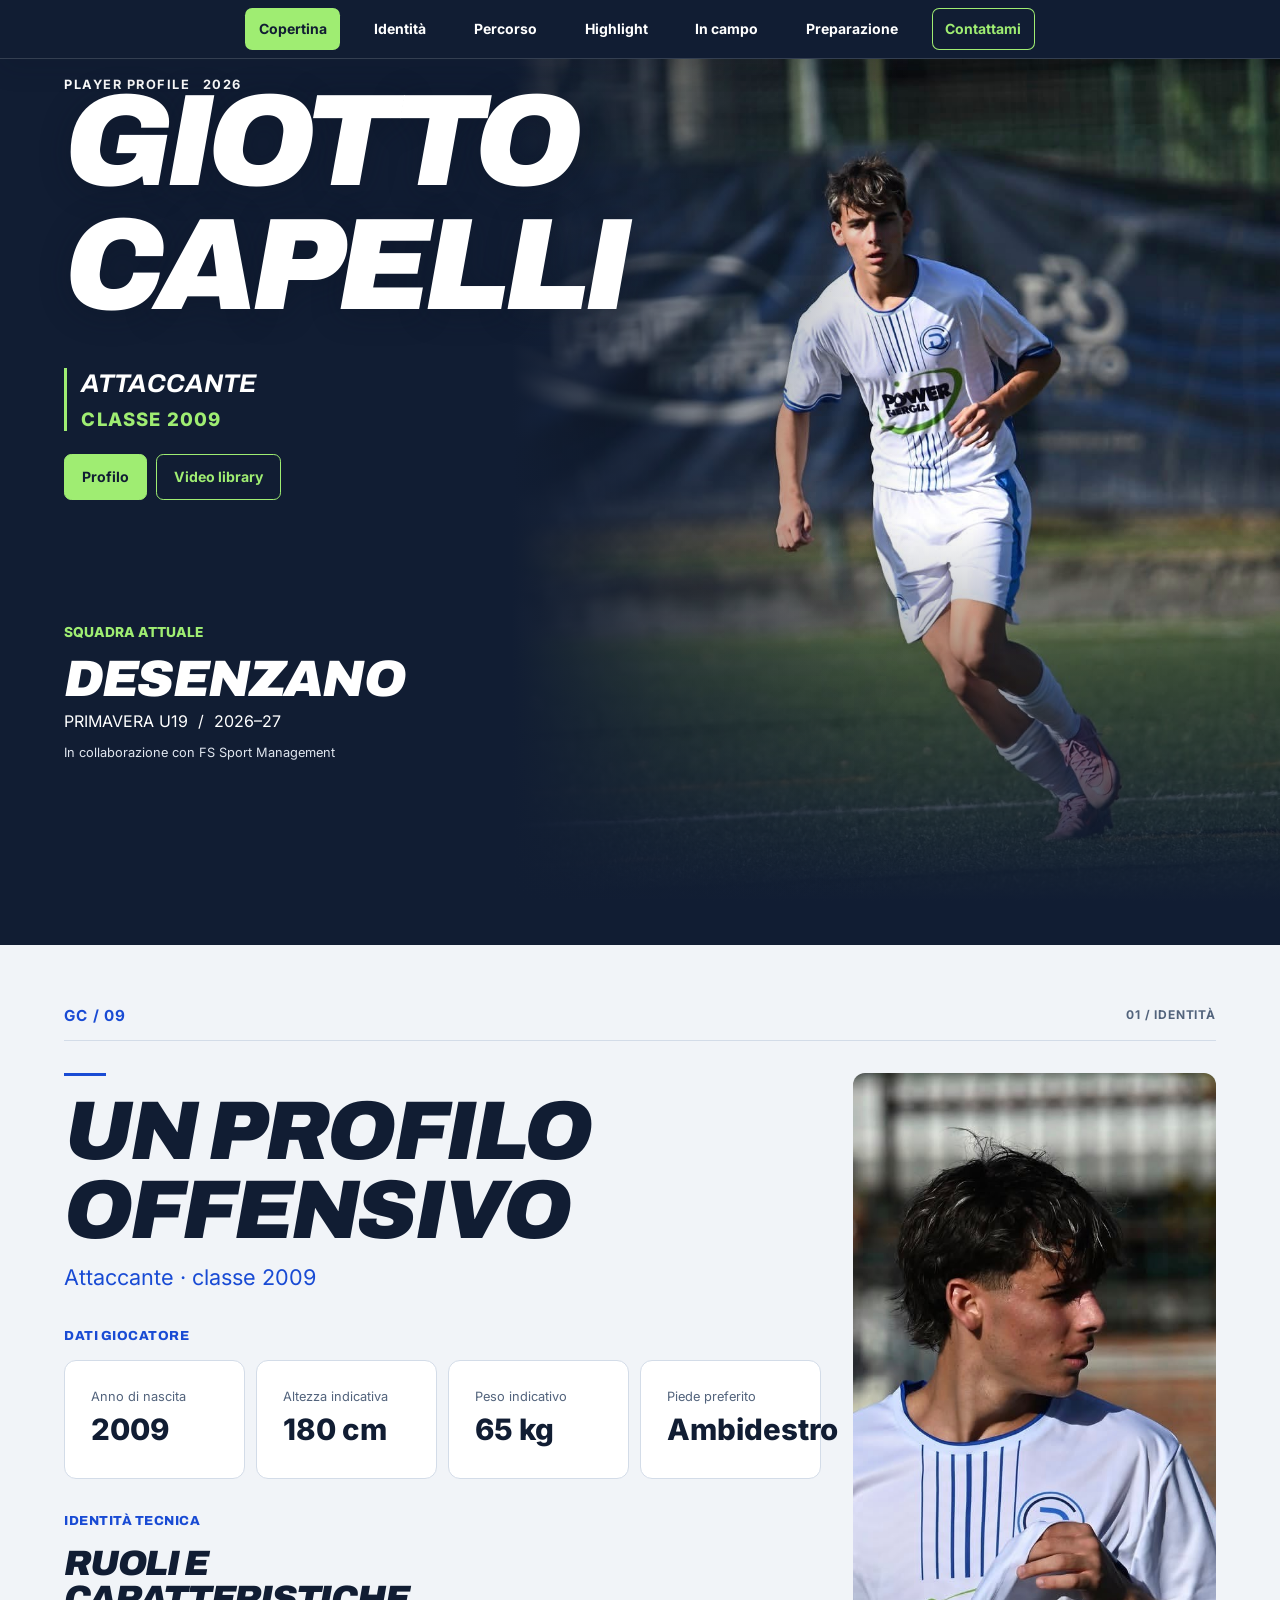
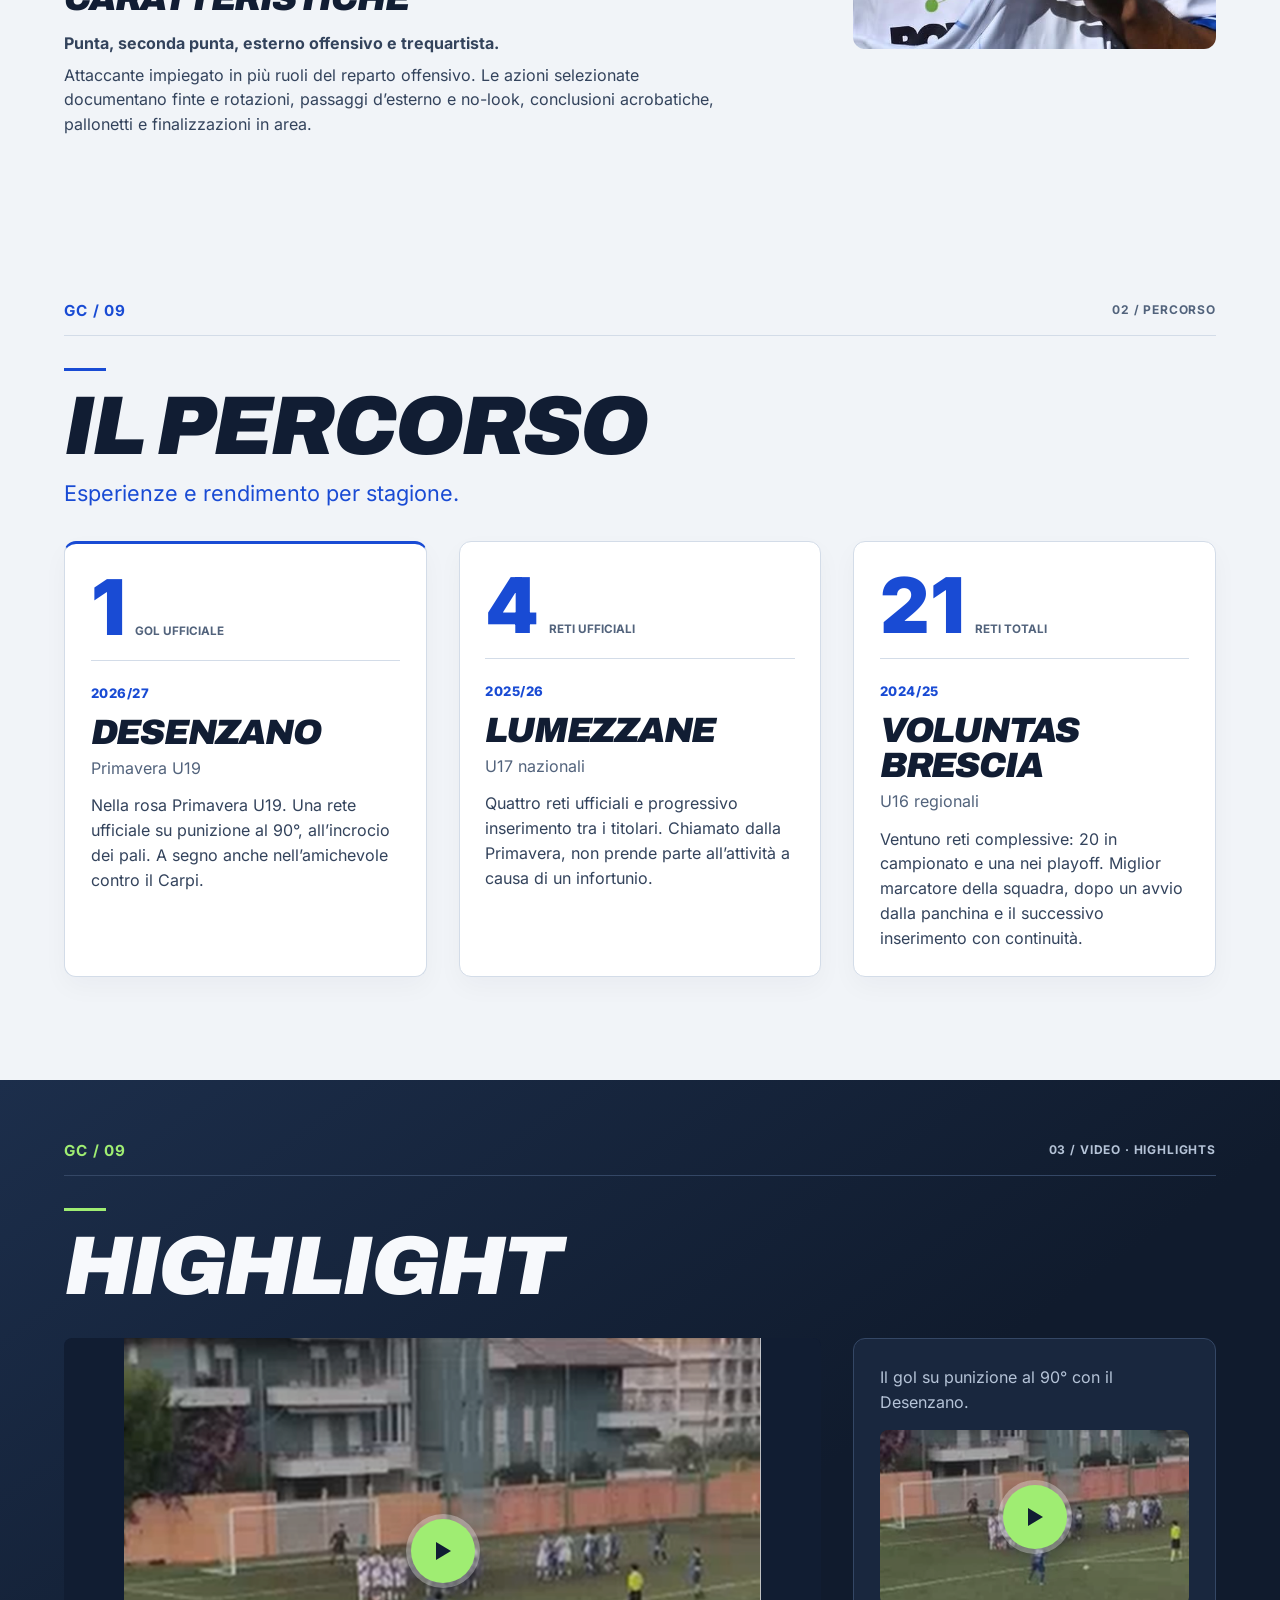
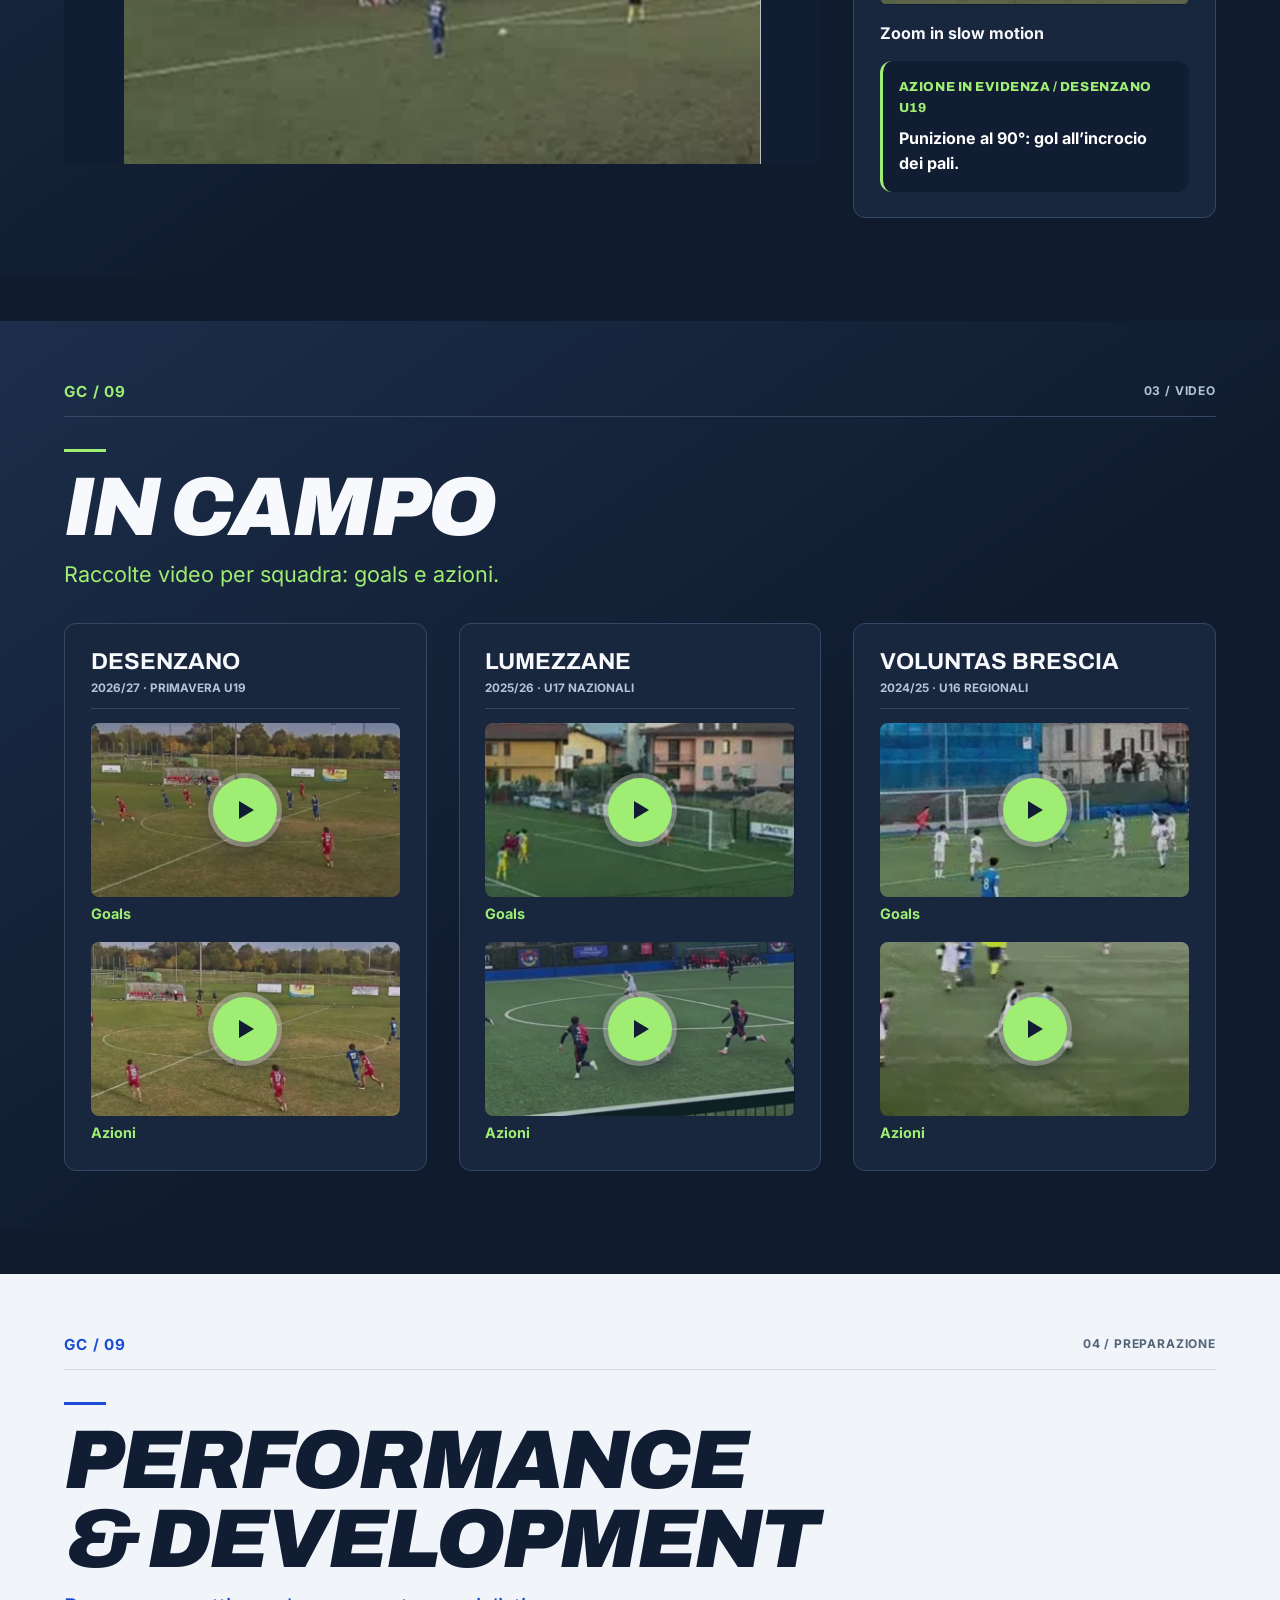
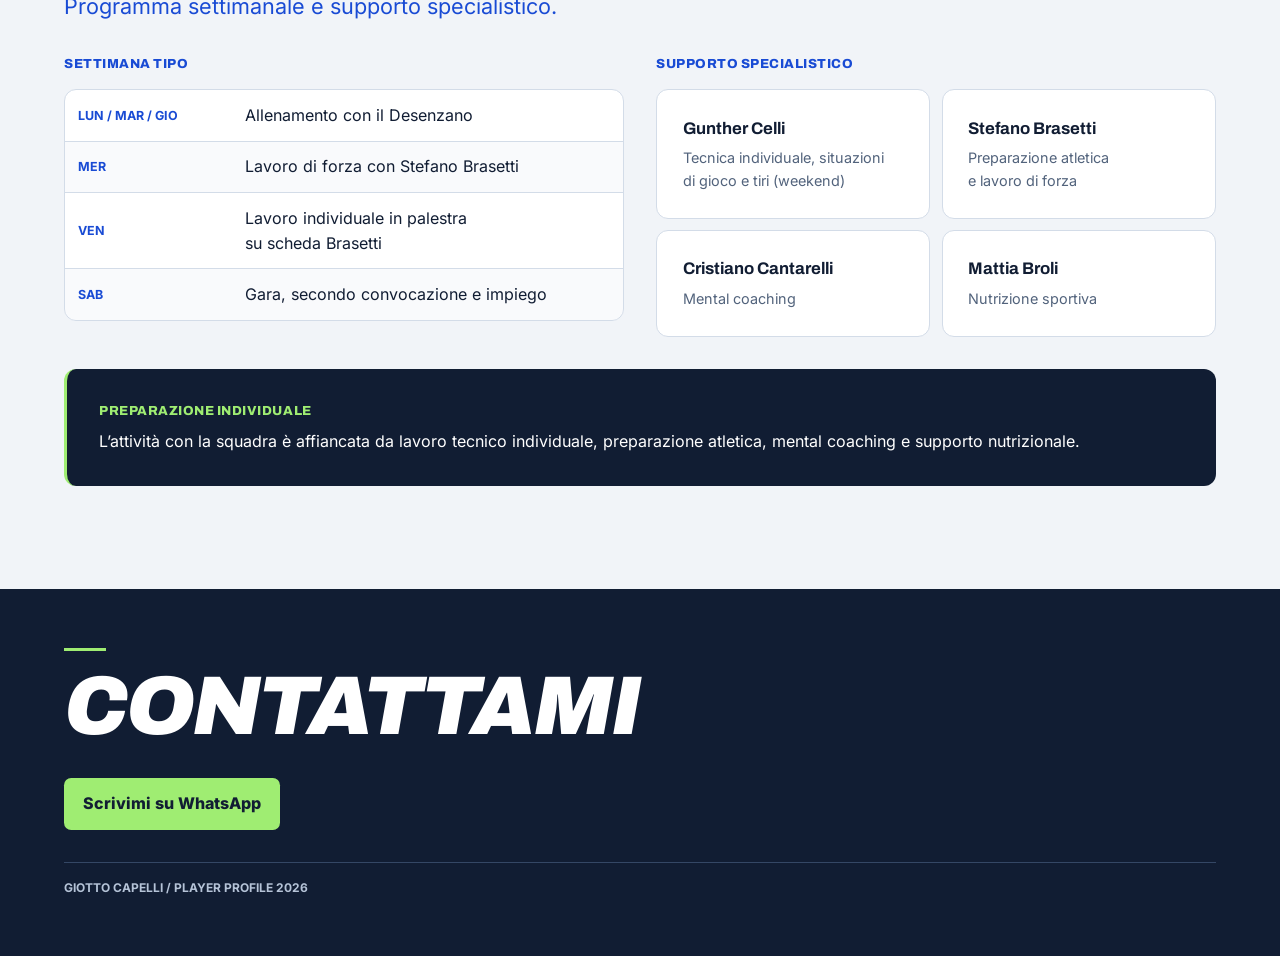
==== index.html @ c161fbee "Pubblica il book atletico di Giotto Capelli" ====
<!doctype html>
<html lang="it">
<head>
  <meta charset="utf-8">
  <meta name="viewport" content="width=device-width, initial-scale=1">
  <title>Giotto Capelli · Player Profile 2026</title>
  <link rel="icon" type="image/png" sizes="64x64" href="Assets/favicon-gc-inline.png">
  <link rel="stylesheet" href="style.css">
  <script src="video.js" defer></script>
</head>
<body>
  <nav aria-label="Sezioni del book">
    <a href="#copertina" aria-current="location">Copertina</a>
    <a href="#identita">Identità</a>
    <a href="#percorso">Percorso</a>
    <a href="#highlight">Highlight</a>
    <a href="#in-campo">In campo</a>
    <a href="#preparazione">Preparazione</a>
    <a class="menu-contact" href="#contattami">Contattami</a>
  </nav>
  <main>
    <section id="copertina" class="sheet front" aria-label="Copertina">

    <div class="front-photo"><img src="Assets/copertina-pulita.jpg" alt="Giotto Capelli in campo con la maglia del Desenzano"></div>
    <div class="front-head"><span>PLAYER PROFILE</span><span>2026</span></div>
    <div class="front-title"><h1>Giotto<br>Capelli</h1></div>
    <div class="front-role"><h2>Attaccante</h2><p>Classe 2009</p></div>
    <div class="front-links"><a href="#identita">Profilo</a><a href="#in-campo">Video library</a></div>
    <div class="front-team"><p class="front-label">Squadra attuale</p><h2>Desenzano</h2><p class="front-season">Primavera U19 &nbsp;/&nbsp; 2026–27</p><p class="credit">In collaborazione con FS Sport Management</p></div>
    </section>
    <section id="identita" class="sheet identita" aria-label="Identità">
    <header class="masthead"><b>GC / 09</b><span>01 / IDENTITÀ</span></header>
    <div class="page-title"><h2>Un profilo<br>offensivo</h2></div>
    <div class="page-subtitle"><p class="sub">Attaccante · classe 2009</p></div>
    <div class="portrait-wrap"><img class="portrait" src="Assets/ritratto.png" alt="Giotto Capelli con la maglia del Desenzano"></div>
    <div class="player-data"><h2 class="label">Dati giocatore</h2><dl class="stats"><div><dt>Anno di nascita</dt><dd>2009</dd></div><div><dt>Altezza indicativa</dt><dd>180 cm</dd></div><div><dt>Peso indicativo</dt><dd>65 kg</dd></div><div><dt>Piede preferito</dt><dd>Ambidestro</dd></div></dl></div>
    <div class="technical"><h2 class="label">Identità tecnica</h2><h3 class="italic">Ruoli e<br>caratteristiche</h3><p class="roles"><strong>Punta, seconda punta, esterno offensivo e trequartista.</strong></p><p>Attaccante impiegato in più ruoli del reparto offensivo. Le azioni selezionate documentano finte e rotazioni, passaggi d’esterno e no-look, conclusioni acrobatiche, pallonetti e finalizzazioni in area.</p></div>
    </section>
    <section id="percorso" class="sheet" aria-label="Percorso">
    <header class="masthead"><b>GC / 09</b><span>02 / PERCORSO</span></header>
    <div class="page-title"><h2>Il percorso</h2></div>
    <div class="page-subtitle"><p class="sub">Esperienze e rendimento per stagione.</p></div>
    <div class="season current"><div class="score"><strong>1</strong><span>Gol ufficiale</span></div><b class="year">2026/27</b><h2 class="italic">Desenzano</h2><p class="muted">Primavera U19</p><p class="description">Nella rosa Primavera U19. Una rete ufficiale su punizione al 90°, all’incrocio dei pali. A segno anche nell’amichevole contro il Carpi.</p></div>
    <div class="season"><div class="score"><strong>4</strong><span>Reti ufficiali</span></div><b class="year">2025/26</b><h2 class="italic">Lumezzane</h2><p class="muted">U17 nazionali</p><p class="description">Quattro reti ufficiali e progressivo inserimento tra i titolari. Chiamato dalla Primavera, non prende parte all’attività a causa di un infortunio.</p></div>
    <div class="season"><div class="score"><strong>21</strong><span>Reti totali</span></div><b class="year">2024/25</b><h2 class="italic">Voluntas Brescia</h2><p class="muted">U16 regionali</p><p class="description">Ventuno reti complessive: 20 in campionato e una nei playoff. Miglior marcatore della squadra, dopo un avvio dalla panchina e il successivo inserimento con continuità.</p></div>
    </section>
    <section id="highlight" class="sheet" aria-label="Highlight">
    <header class="masthead"><b>GC / 09</b><span>03 / VIDEO · HIGHLIGHTS</span></header>
    <div class="page-title"><h2>Highlight</h2></div>
    <div class="highlight"><div class="clip"><video controls playsinline preload="none" aria-label="Highlight · punizione al 90°" src="video/highlight.webm" poster="Assets/punizione.png"></video></div></div>
    <aside class="highlight-details">
      <div class="highlight-note"><p class="muted">Il gol su punizione al 90° con il Desenzano.</p></div>
    <div class="slow"><div class="clip"><video controls playsinline preload="none" aria-label="Zoom in slow motion" src="video/highlight-slow-motion.webm" poster="Assets/rallentatore-zoom.jpg"></video></div></div>
    <div class="slow-caption"><strong>Zoom in slow motion</strong></div>
    <div class="callout"><h2>Azione in evidenza / Desenzano U19</h2><p><strong>Punizione al 90°: gol all’incrocio dei pali.</strong></p></div>
    </aside>
    </section>
    <section id="in-campo" class="sheet" aria-label="In campo">
    <header class="masthead"><b>GC / 09</b><span>03 / VIDEO</span></header>
    <div class="page-title"><h2>In campo</h2></div>
    <div class="page-subtitle"><p class="sub">Raccolte video per squadra: goals e azioni.</p></div>
    <div class="team-card"><h2 class="team">Desenzano<span>2026/27 · Primavera U19</span></h2><div class="clips"><figure><div class="clip"><video controls playsinline preload="none" aria-label="Desenzano · Goals" src="video/desenzano-goals.webm" poster="Assets/desenzano-goals.jpg"></video></div><figcaption>Goals</figcaption></figure><figure><div class="clip"><video controls playsinline preload="none" aria-label="Desenzano · Azioni" src="video/desenzano-azioni.webm" poster="Assets/desenzano-azioni.jpg"></video></div><figcaption>Azioni</figcaption></figure></div></div>
    <div class="team-card"><h2 class="team">Lumezzane<span>2025/26 · U17 nazionali</span></h2><div class="clips"><figure><div class="clip"><video controls playsinline preload="none" aria-label="Lumezzane · Goals" src="video/lumezzane-goals.webm" poster="Assets/lumezzane-goals.jpg"></video></div><figcaption>Goals</figcaption></figure><figure><div class="clip"><video controls playsinline preload="none" aria-label="Lumezzane · Azioni" src="video/lumezzane-azioni.webm" poster="Assets/lumezzane-azioni.jpg"></video></div><figcaption>Azioni</figcaption></figure></div></div>
    <div class="team-card"><h2 class="team">Voluntas Brescia<span>2024/25 · U16 regionali</span></h2><div class="clips"><figure><div class="clip"><video controls playsinline preload="none" aria-label="Voluntas Brescia · Goals" src="video/voluntas-brescia-goals.webm" poster="Assets/voluntas-brescia-goals.jpg"></video></div><figcaption>Goals</figcaption></figure><figure><div class="clip"><video controls playsinline preload="none" aria-label="Voluntas Brescia · Azioni" src="video/voluntas-brescia-azioni.webm" poster="Assets/voluntas-brescia-azioni.jpg"></video></div><figcaption>Azioni</figcaption></figure></div></div>
    </section>
    <section id="preparazione" class="sheet" aria-label="Preparazione">
    <header class="masthead"><b>GC / 09</b><span>04 / PREPARAZIONE</span></header>
    <div class="page-title"><h2>Performance<br>&amp; Development</h2></div>
    <div class="page-subtitle"><p class="sub">Programma settimanale e supporto specialistico.</p></div>
    <div class="schedule"><h2 class="label">Settimana tipo</h2><table><tbody><tr><th scope="row">Lun / Mar / Gio</th><td>Allenamento con il Desenzano</td></tr><tr><th scope="row">Mer</th><td>Lavoro di forza con Stefano Brasetti</td></tr><tr><th scope="row">Ven</th><td>Lavoro individuale in palestra<br>su scheda Brasetti</td></tr><tr><th scope="row">Sab</th><td>Gara, secondo convocazione e impiego</td></tr></tbody></table></div>
    <div class="support"><h2 class="label">Supporto specialistico</h2><div class="specialists"><div><h3>Gunther Celli</h3><p>Tecnica individuale, situazioni<br>di gioco e tiri (weekend)</p></div><div><h3>Stefano Brasetti</h3><p>Preparazione atletica<br>e lavoro di forza</p></div><div><h3>Cristiano Cantarelli</h3><p>Mental coaching</p></div><div><h3>Mattia Broli</h3><p>Nutrizione sportiva</p></div></div></div>
    <div class="callout preparation"><h2>Preparazione individuale</h2><p>L’attività con la squadra è affiancata da lavoro tecnico individuale, preparazione atletica, mental coaching e supporto nutrizionale.</p></div>

    </section>
    <section id="contattami" class="sheet contact" aria-labelledby="contact-title">
      <div class="page-title"><h2 id="contact-title">Contattami</h2></div>
      <a class="contact-link" href="https://wa.me/393920958981">Scrivimi su WhatsApp</a>
      <footer class="folio"><span>GIOTTO CAPELLI / PLAYER PROFILE 2026</span></footer>
    </section>
  </main>
</body>
</html>
---- style.css ----
﻿@font-face {
  font-family: Inter;
  src: url("Assets/inter.woff2") format("woff2");
  font-weight: 400 900;
  font-display: swap;
}
@font-face {
  font-family: Archivo;
  src: url("Assets/archivo.woff2") format("woff2");
  font-weight: 400 900;
  font-display: swap;
}
@font-face {
  font-family: Archivo;
  src: url("Assets/archivo-italic.woff2") format("woff2");
  font-style: italic;
  font-weight: 400 900;
  font-display: swap;
}
:root {
  --navy: #111d33;
  --paper: #f1f4f8;
  --accent-ink: #194bd4;
  --accent-edge: #194bd4;
  --muted: #52637c;
  --lime: #9FED72;
  --line: #d3dce8;
  --radius: .75rem;
  --menu-offset: 4.5rem;
  --surface: #fff;
  --gutter: max(clamp(1.25rem, 5vw, 5rem), calc((100vw - 94rem) / 2));
  --gap: clamp(1.25rem, 2.5vw, 2.25rem);
  --section-space: clamp(1.75rem, 4.6vw, 4.5rem);
  --section-gap: clamp(1.5rem, 3.5vw, 3.5rem);
  --card-space: clamp(1rem, 2vw, 1.65rem);
  color: var(--navy);
  font: 1rem/1.55 Inter, Arial, sans-serif;
}
* { box-sizing: border-box; }
html { scroll-padding-top: var(--menu-offset); }
body { margin: 0; min-height: 100svh; display: flex; flex-direction: column; background: var(--paper); }
h1, h2, h3, p, dl, dd, figure { margin: 0; }
h1, h2, h3 { font-family: Archivo, Arial, sans-serif; }
img, video { display: block; width: 100%; }
a:focus-visible, button:focus-visible { outline: 3px solid var(--accent-ink); outline-offset: 3px; }
nav {
  position: sticky;
  top: 0;
  z-index: 5;
  display: flex;
  justify-content: center;
  gap: clamp(.125rem, 1.6vw, 1.5rem);
  padding: .5rem var(--gutter);
  background: var(--navy);
  border-bottom: 1px solid #ffffff26;
  box-shadow: 0 8px 28px #0b142524;
}
nav a { color: white; padding: .65rem .85rem; border-radius: .45rem; font-size: .875rem; font-weight: 700; text-decoration: none; white-space: nowrap; }
nav a:hover { background: #ffffff14; color: var(--lime); }
nav [aria-current] { background: var(--lime); color: var(--navy); }
nav [aria-current]:hover { background: var(--lime); color: var(--navy); }
.sheet {
  flex: 1;
  display: grid;
  grid-template-columns: repeat(12, minmax(0, 1fr));
  align-content: start;
  gap: var(--gap);
  padding: var(--section-space) var(--gutter);
}
.sheet:not(:last-child) { border-block-end: var(--section-gap) solid var(--paper); }
.sheet { background: var(--paper); }
.sheet > * { grid-column: 1 / -1; min-width: 0; }
.masthead, .folio, .front-head { display: flex; align-items: center; justify-content: space-between; gap: 1rem; font-weight: 700; }
.masthead, .folio { color: var(--muted); font-size: .75rem; }
.masthead { padding: 0 0 .8rem; border-bottom: 1px solid var(--line); letter-spacing: .07em; }
.folio { align-self: end; padding-top: 1rem; border-top: 1px solid var(--line); }
.masthead b, .folio b, .sub, .label, .year, figcaption { color: var(--accent-ink); }
.masthead b, .folio b { font-size: .95rem; }
h1, .page-title h2, .italic, .front-team h2 { font-weight: 900; font-style: italic; text-transform: uppercase; line-height: .95; letter-spacing: -.035em; }
h1, .page-title h2 { font-size: clamp(2.7rem, 6.5vw, 6.5rem); text-wrap: balance; }
.italic { font-size: clamp(1.7rem, 2.75vw, 3.25rem); line-height: 1; }
.page-subtitle { margin-top: calc(.75rem - var(--gap)); }
.sub { font-size: clamp(1.05rem, 1.7vw, 1.35rem); line-height: 1.45; }
.label, .year, .callout h2 { font-weight: 800; text-transform: uppercase; font-size: .82rem; letter-spacing: .04em; }
.label { margin-bottom: .9rem; }
.muted, dt, .specialists p, .team span, .score span { color: var(--muted); }
.identita .page-title, .identita .page-subtitle, .identita .player-data, .identita .technical { grid-column: 1 / 9; }
.portrait-wrap { grid-column: 9 / -1; grid-row: 2 / 6; align-self: stretch; }
.portrait { height: 100%; max-height: 36rem; border-radius: var(--radius); object-fit: cover; object-position: center 32%; }
.stats, .specialists, .clips { display: grid; gap: .7rem; }
.stats { grid-template-columns: repeat(4, minmax(0, 1fr)); }
.stats > div, .specialists > div, .season, .team-card { background: var(--surface); border: 1px solid var(--line); border-radius: var(--radius); padding: var(--card-space); }
dt { font-size: .8rem; }
dd { font-size: clamp(1.25rem, 2.3vw, 2.15rem); font-weight: 800; }
.roles { margin: .9rem 0 .45rem; }
.technical p { max-width: 67ch; }
.season, .team-card { grid-column: span 4; }
.season.current { border-top: 3px solid var(--accent-edge); }
.season .italic { margin: .65rem 0 .35rem; }
.score { display: flex; align-items: baseline; gap: .6rem; margin-bottom: 1.15rem; padding-bottom: .85rem; border-bottom: 1px solid var(--line); }
.score strong { color: var(--accent-ink); font-size: clamp(3.25rem, 6vw, 6rem); line-height: 1; font-weight: 900; }
.score span, .team span { font-size: .73rem; font-weight: 700; text-transform: uppercase; }
.description { margin-top: .8rem; }
.team { font-size: clamp(1.15rem, 1.8vw, 1.65rem); text-transform: uppercase; line-height: 1.1; margin-bottom: 1rem; }
.team span { display: block; margin-top: .45rem; }
.clips { gap: 1rem; }
.clip { position: relative; aspect-ratio: 16 / 9; overflow: hidden; border-radius: .5rem; background: var(--navy); }
.clip video { height: 100%; object-fit: contain; }
.clip button {
  --play-size: clamp(2.8rem, 5vw, 4.75rem);
  position: absolute;
  inset: 0;
  width: 100%;
  display: grid;
  place-items: center;
  border: 0;
  background: #111d3330;
  cursor: pointer;
}
.clip button:focus-visible { outline: 3px solid var(--lime); outline-offset: -5px; }
.clip button::before, .clip button::after { content: ""; grid-area: 1 / 1; }
.clip button::before {
  width: var(--play-size);
  aspect-ratio: 1;
  border-radius: 50%;
  background: var(--lime);
  box-shadow: 0 0 0 5px #ffffff50, 0 8px 24px #111d3370;
}
.clip button::after {
  margin-left: .16rem;
  border-block: calc(var(--play-size) * .15) solid transparent;
  border-left: calc(var(--play-size) * .24) solid var(--navy);
}
.clip button:hover, .clip button:focus-visible { background: #111d3350; }
.clip button:hover::before, .clip button:focus-visible::before { background: white; }
figcaption { margin-top: .4rem; font-size: .9rem; font-weight: 700; }
.highlight { grid-column: 1 / 9; align-self: start; }
.highlight-details { grid-column: 9 / -1; display: grid; align-content: start; gap: 1rem; }
.callout { background: var(--navy); color: white; border-radius: var(--radius); border-left: 3px solid var(--lime); padding: clamp(1rem, 2.5vw, 2rem); }
.callout h2 { color: var(--lime); margin-bottom: .5rem; }
.schedule, .support { grid-column: span 6; }
table { width: 100%; border-spacing: 0; border: 1px solid var(--line); border-radius: var(--radius); overflow: hidden; background: var(--surface); }
th, td { text-align: left; padding: .8rem; border-bottom: 1px solid var(--line); }
th { width: 30%; color: var(--accent-ink); font-size: .78rem; text-transform: uppercase; }
.specialists { grid-template-columns: 1fr 1fr; }
.specialists h3 { font-size: 1.05rem; }
.specialists p { font-size: .9rem; margin-top: .35rem; }
.front {
  --paper: var(--navy);
  position: relative;
  isolation: isolate;
  overflow: hidden;
  min-height: calc(100svh - 3.7rem + var(--section-gap));
  grid-template-rows: auto auto auto auto minmax(min-content, 1fr);
  row-gap: clamp(1rem, 2.5vh, 1.8rem);
  padding-block: 0 clamp(1.5rem, 3vw, 2.5rem);
  align-items: start;
  background: var(--navy);
  color: white;
}
.front-photo { grid-column: auto; position: absolute; z-index: -1; inset: 0 0 0 40%; }
.front-photo img { height: 100%; object-fit: cover; object-position: 42% 42%; }
.front-photo::after {
  content: "";
  position: absolute;
  inset: 0;
  background: linear-gradient(90deg, var(--navy), #111d3380 20%, transparent 52%),
              linear-gradient(0deg, var(--navy), transparent 45%);
}
.front-head { justify-content: flex-start; gap: .75rem; padding-top: 1rem; letter-spacing: .12em; font-size: .8rem; }
.front-title { margin-top: clamp(-40px, -3vw, -12px); margin-bottom: clamp(.5rem, 2svh, 1.25rem); }
.front-role { border-left: 3px solid var(--lime); padding-left: .9rem; line-height: 1.25; }
.front-role h2 { text-transform: uppercase; font-style: italic; font-size: clamp(1.15rem, 2vw, 2rem); }
.front-role p, .front-label { color: var(--lime); text-transform: uppercase; font-weight: 800; font-size: .86rem; }
.front-role p { margin-top: .5rem; font-size: clamp(1rem, 1.45vw, 1.3rem); letter-spacing: .065em; }
.front-links { display: flex; flex-wrap: wrap; gap: .6rem; }
.front-links a { padding: .7rem 1.05rem; border: 1px solid var(--lime); border-radius: .45rem; color: var(--lime); font-size: .88rem; font-weight: 700; text-decoration: none; }
.front-links a:first-child, .front-links a:hover { background: var(--lime); color: var(--navy); }
.front-team { align-self: center; }
.front-team h2 { font-size: clamp(1.9rem, 4vw, 4rem); margin: .75rem 0 .3rem; }
.front-season { text-transform: uppercase; }
.credit { margin-top: .6rem; font-size: .8rem; color: #e0e6ef; }
.front .folio { color: white; border-color: #ffffff50; }
.front .folio b { color: var(--lime); }

.page-title h2::before {
  content: "";
  display: block;
  width: 2.6rem;
  height: 3px;
  margin-bottom: 1rem;
  background: var(--accent-edge);
}
.season {
  box-shadow: 0 10px 26px #111d3309;
}
.description, .technical p { color: #33435c; }
tr:last-child > * { border-bottom: 0; }
tr:nth-child(even) { background: #eaf0f650; }

.sheet:has(.team-card, .highlight-details) {
  --paper: #101b2d;
  --surface: #19273e;
  --line: #344765;
  --muted: #b5c3d7;
  --accent-ink: var(--lime);
  --accent-edge: var(--lime);
  background: linear-gradient(145deg, #1c2e4b, var(--paper) 57%);
  color: #f7f9fc;
}
.team-card { display: flex; flex-direction: column; }
.team { padding-bottom: .85rem; margin-bottom: .85rem; border-bottom: 1px solid var(--line); }
.team span, figcaption { font-family: Inter, Arial, sans-serif; }
.clips { margin-top: auto; }
.highlight-details {
  padding: var(--card-space);
  border: 1px solid var(--line);
  border-radius: var(--radius);
  background: var(--surface);
}
.highlight-details .callout { padding: 1rem; }
.front-title h1 {
  letter-spacing: -.055em;
  font-size: clamp(3.45rem, 10.2vw, 11rem);
  text-shadow: 0 4px 30px #0b14255c;
}

nav .menu-contact { box-shadow: inset 0 0 0 1px var(--lime); color: var(--lime); }
nav .menu-contact[aria-current] { color: var(--navy); }
.contact {
  --paper: var(--navy);
  --accent-edge: var(--lime);
  --accent-ink: var(--lime);
  background: var(--paper);
  color: white;
}
.contact-link {
  justify-self: start;
  padding: .85rem 1.2rem;
  border-radius: .45rem;
  color: var(--navy);
  background: var(--lime);
  font-weight: 800;
  text-decoration: none;
}
.contact-link:hover { background: white; }
.contact .folio { color: #b5c3d7; border-color: #344765; }

@media (max-width: 850px) {
  .season, .team-card { grid-column: 1 / -1; }
  .clips { grid-template-columns: repeat(2, minmax(0, 1fr)); }
  .identita .page-title, .identita .page-subtitle { grid-column: 1 / 8; }
  .portrait-wrap { grid-column: 8 / -1; grid-row: 2 / 4; }
  .identita .player-data, .identita .technical,
  .schedule, .support, .highlight, .highlight-details { grid-column: 1 / -1; }
}
@media (max-width: 800px) {
  :root { --menu-offset: 6rem; }
  nav { display: grid; grid-template-columns: repeat(4, minmax(0, 1fr)); padding: .25rem .45rem; gap: .15rem; text-align: center; }
  nav a { padding: .55rem .1rem; font-size: clamp(.7rem, 2.45vw, .875rem); }
  nav .menu-contact { grid-column: span 2; }
}
@media (max-width: 540px) {
  h1, .page-title h2 { font-size: clamp(1.85rem, 8vw, 2.7rem); }
  .sheet { --gap: 1.25rem; column-gap: .5rem; }
  .identita .page-title, .identita .page-subtitle, .portrait-wrap { grid-column: 1 / -1; }
  .portrait-wrap { grid-row: auto; }
  .portrait { max-height: 19rem; object-position: center 34%; }
  .stats { grid-template-columns: repeat(2, minmax(0, 1fr)); }
  .clips { grid-template-columns: minmax(0, 1fr); }
  .masthead, .folio { font-size: .65rem; }
  .front { min-height: calc(100svh - 5.1rem + var(--section-gap)); }
  .front-title { margin-top: -.5rem; }
  .front-photo { left: 0; }
  .front-photo img { object-position: 38% center; }
  .front-photo::after { background: linear-gradient(90deg, #111d33d9, #111d331a), linear-gradient(0deg, var(--navy) 4%, transparent 52%); }
}
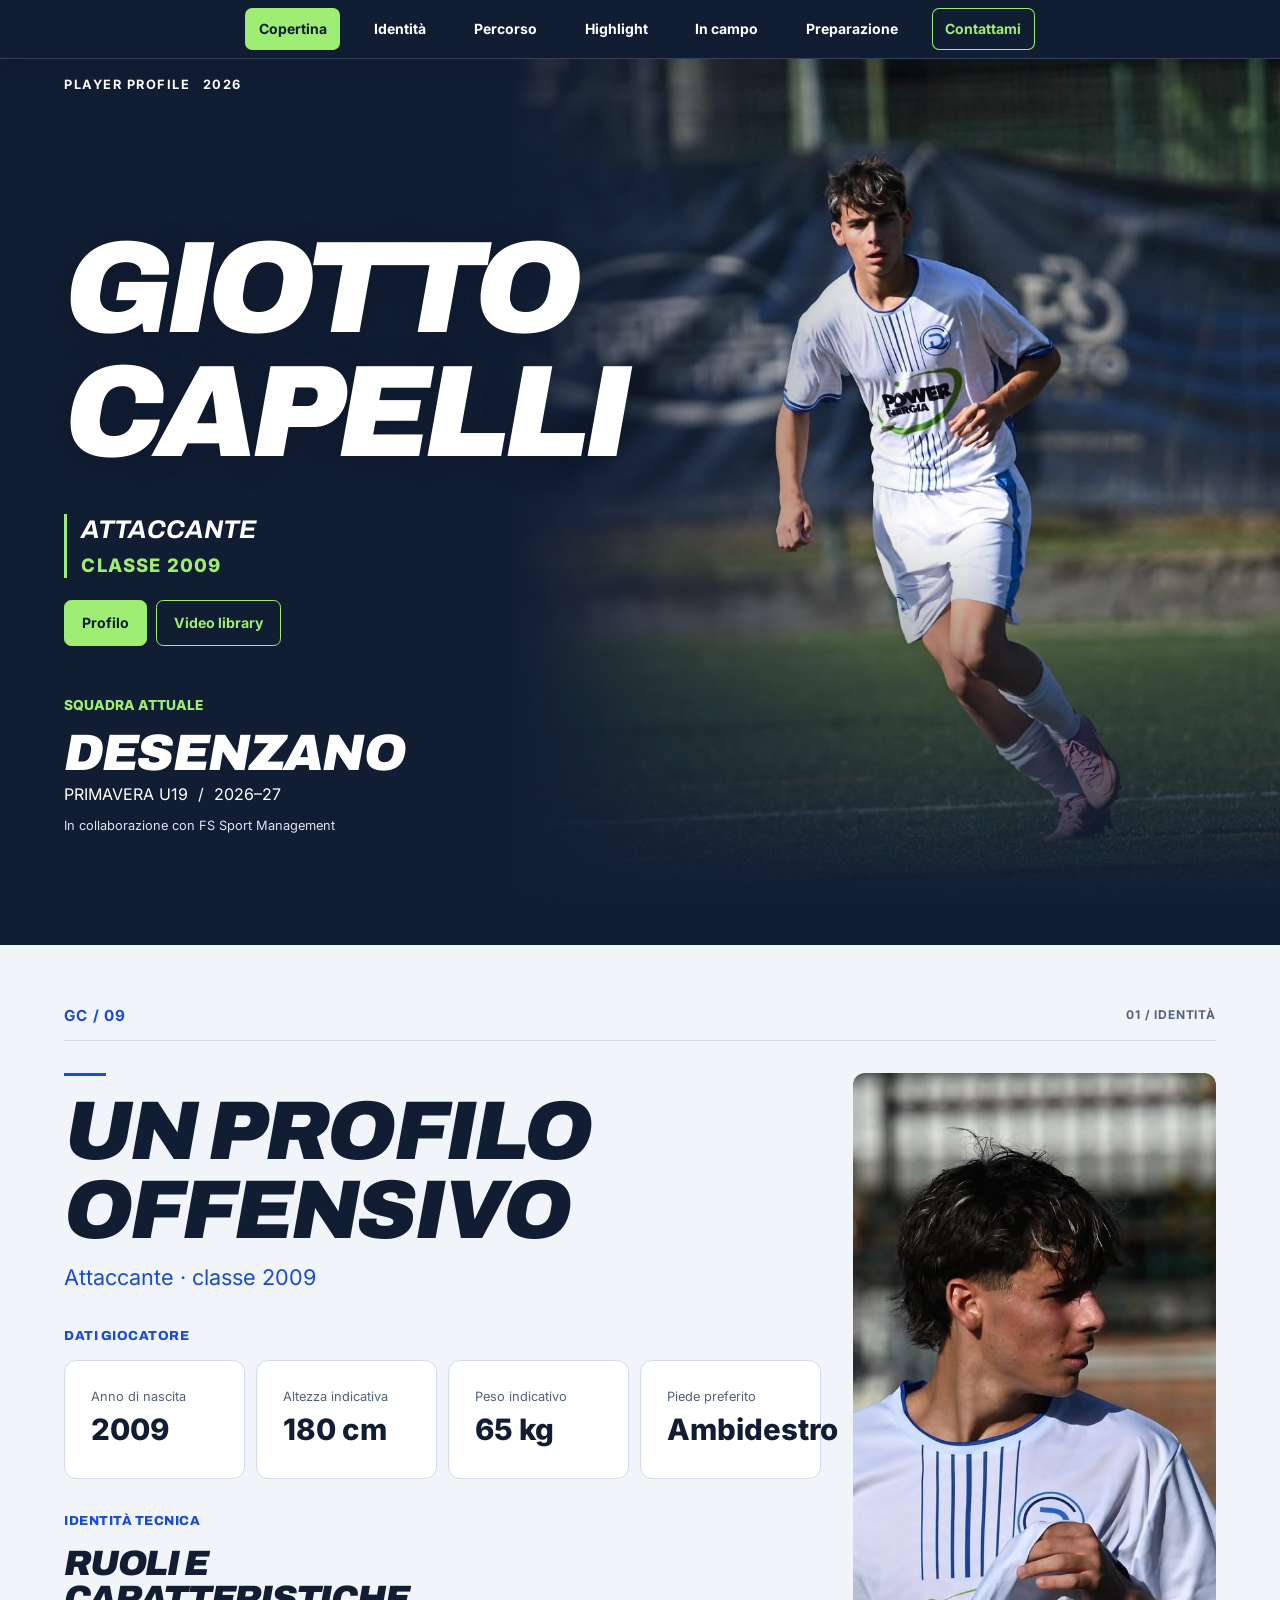
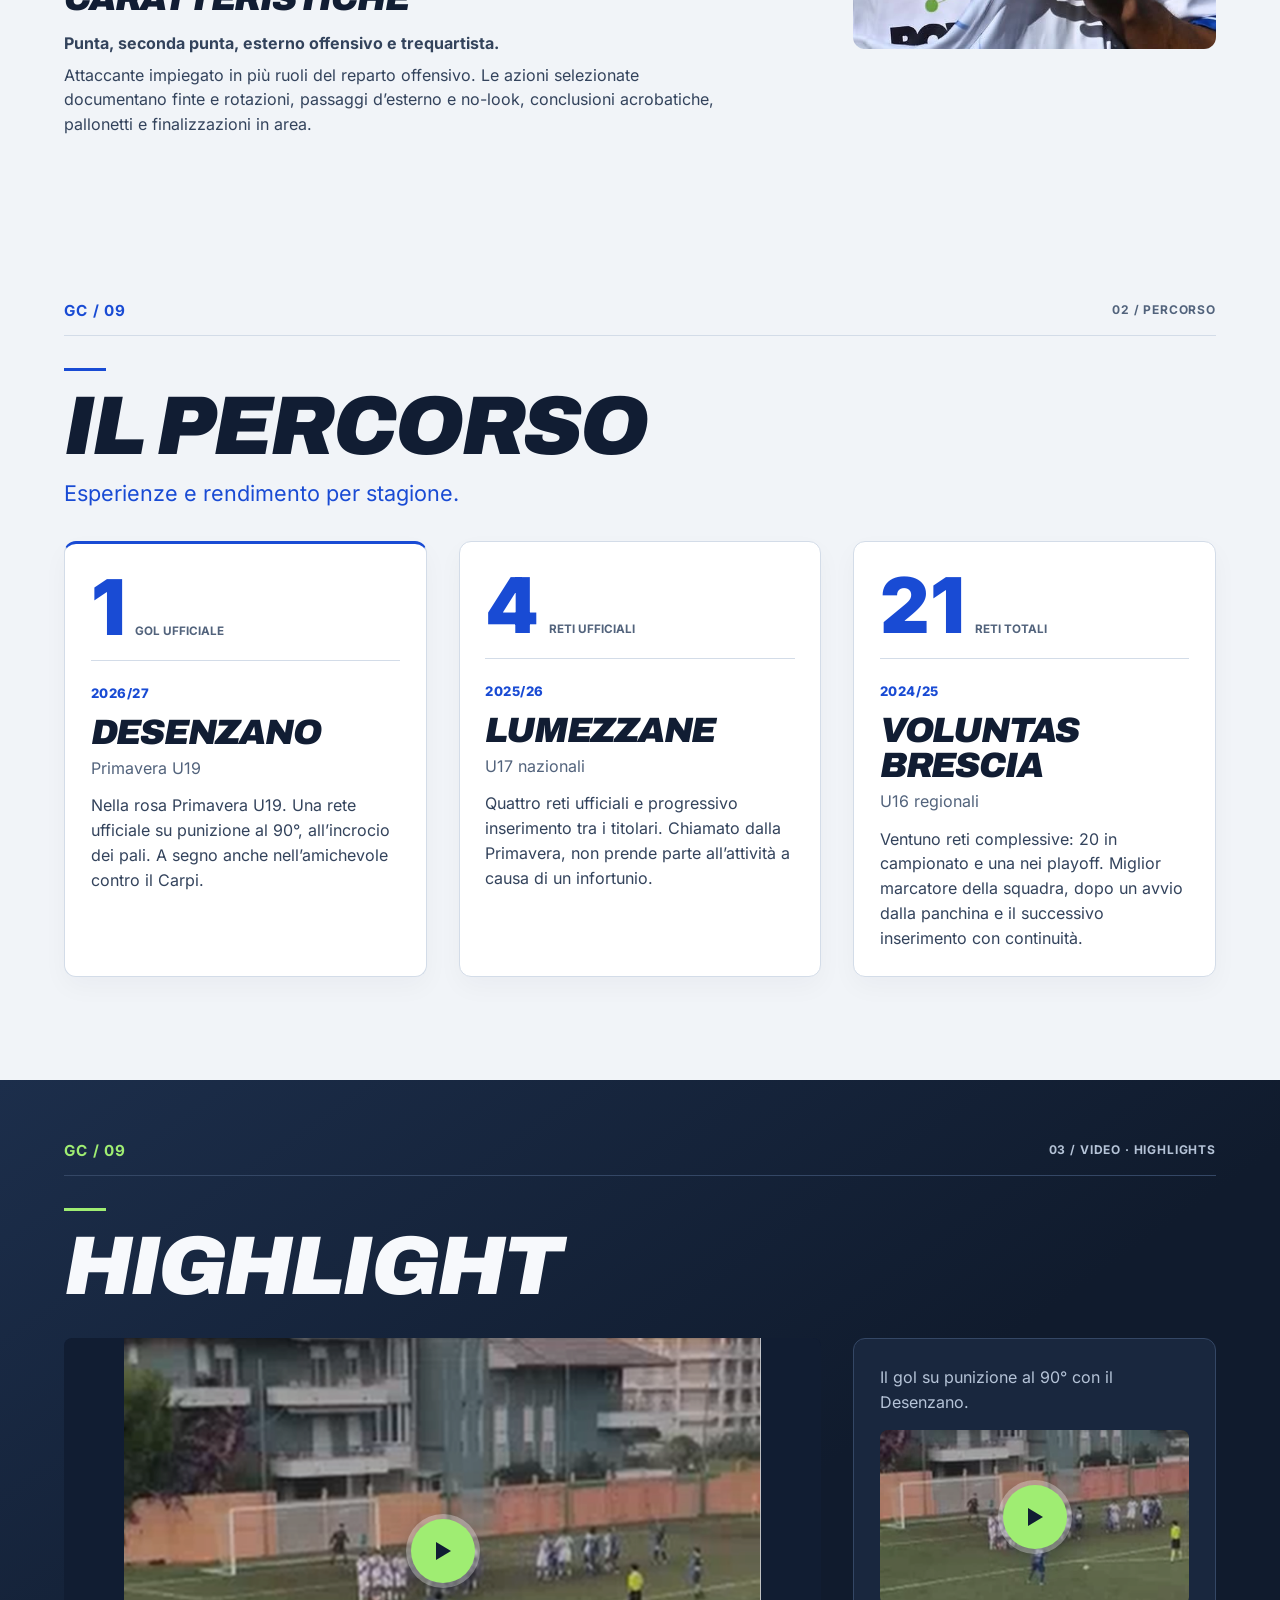
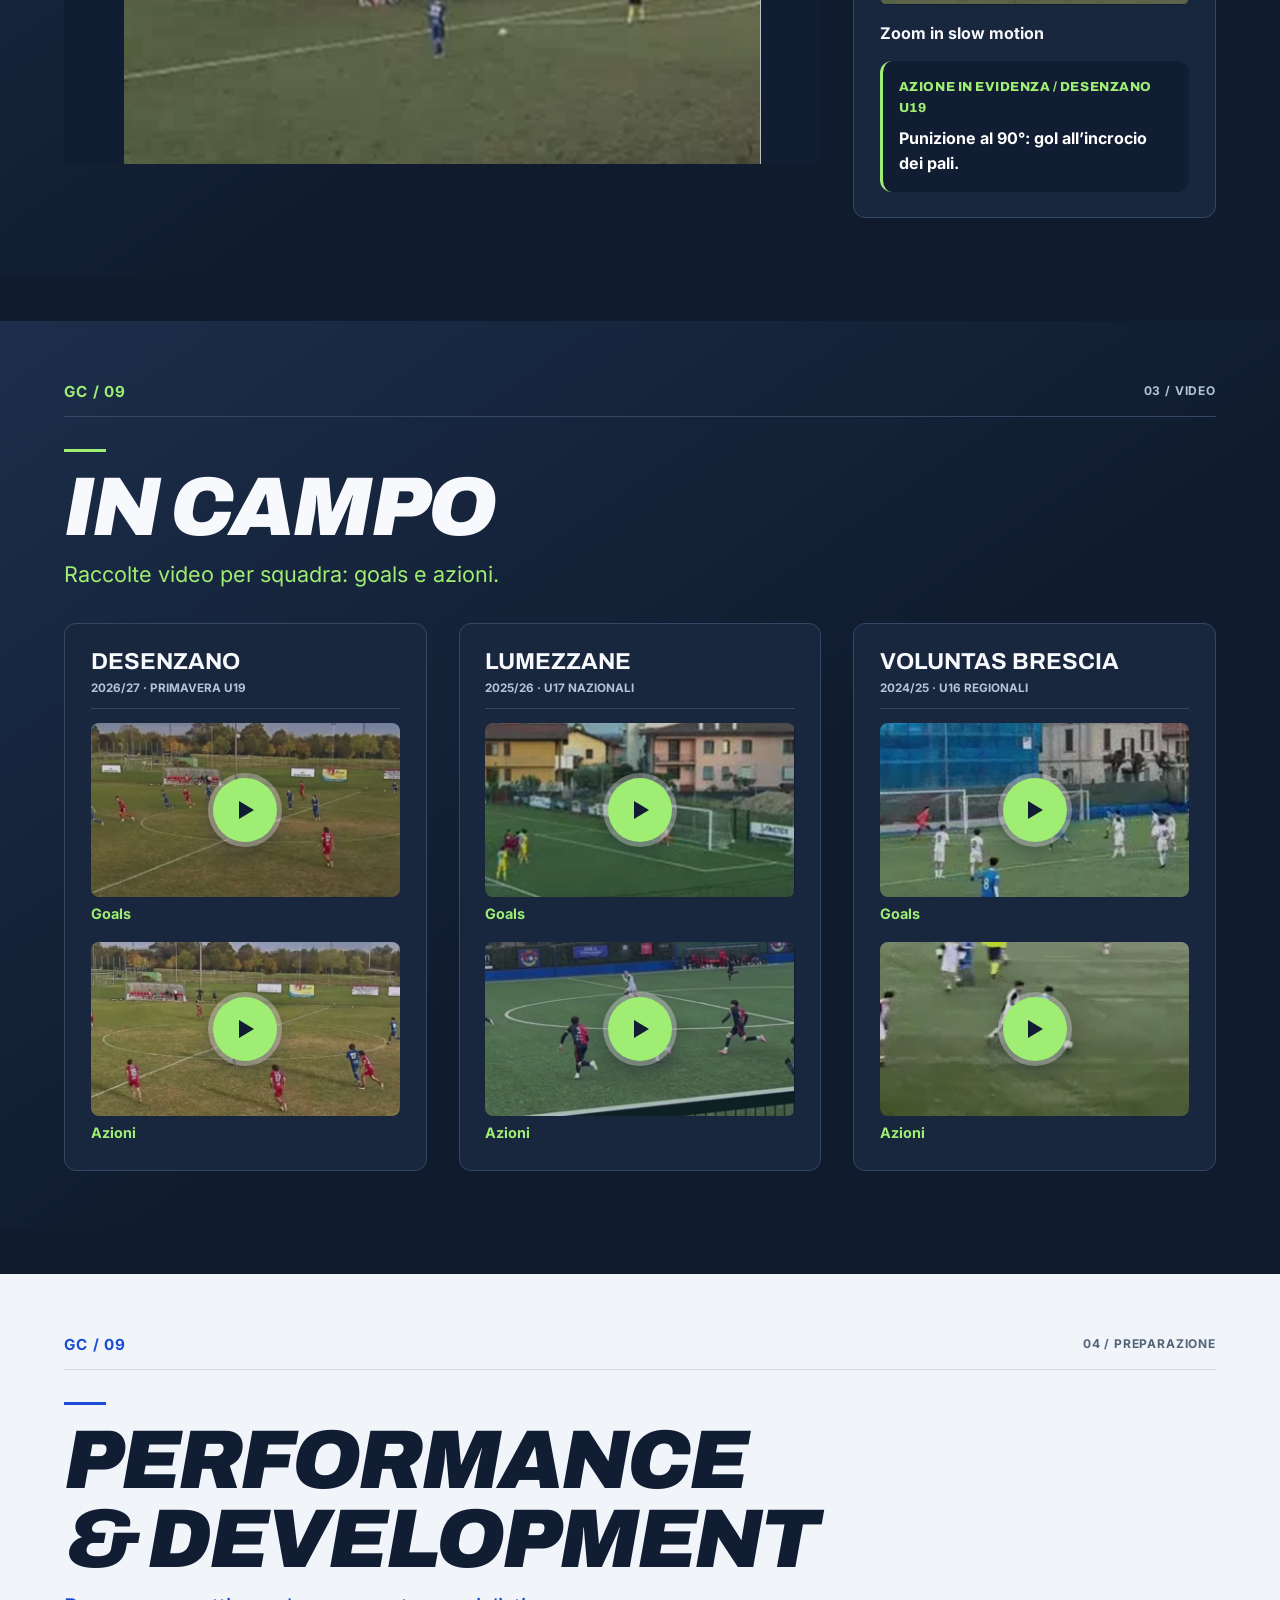
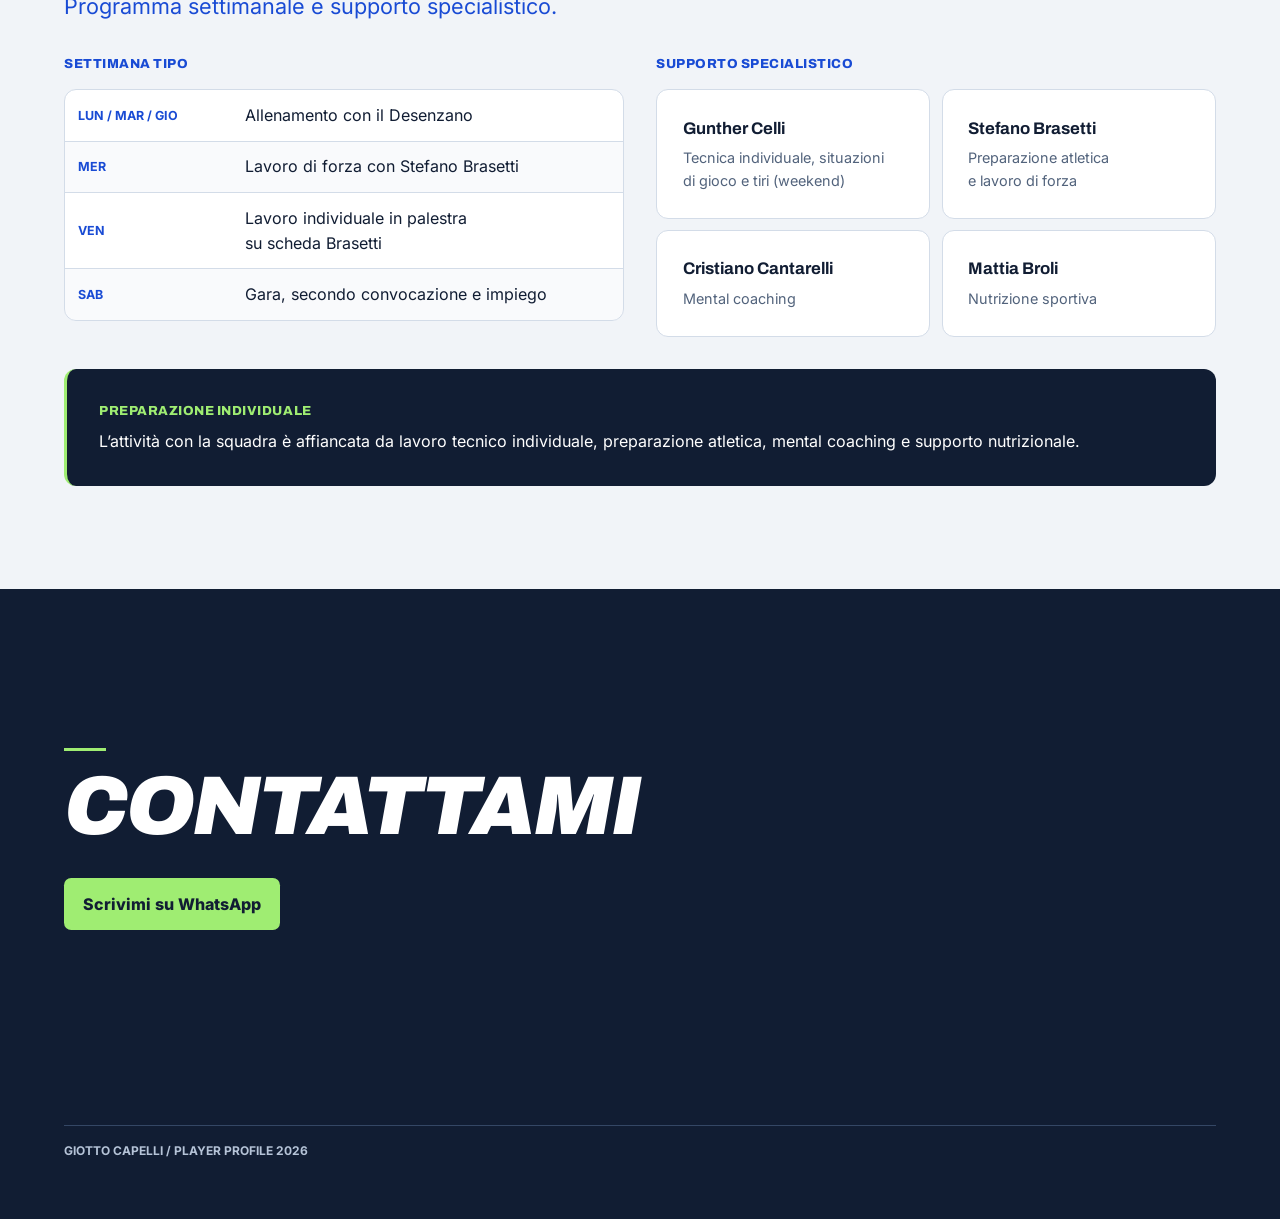
==== commit 80410ff8: "Migliora il menu mobile e amplia la sezione contatti" ====
--- a/index.html
+++ b/index.html
@@ -1,4 +1,4 @@
-<!doctype html>
+﻿<!doctype html>
 <html lang="it">
 <head>
   <meta charset="utf-8">
@@ -10,12 +10,15 @@
 </head>
 <body>
   <nav aria-label="Sezioni del book">
+    <button type="button" class="menu-toggle" aria-controls="menu-links" aria-expanded="false"><span aria-hidden="true">&#9776;</span> Menu</button>
+    <div id="menu-links" class="menu-links">
     <a href="#copertina" aria-current="location">Copertina</a>
     <a href="#identita">Identità</a>
     <a href="#percorso">Percorso</a>
     <a href="#highlight">Highlight</a>
     <a href="#in-campo">In campo</a>
     <a href="#preparazione">Preparazione</a>
+    </div>
     <a class="menu-contact" href="#contattami">Contattami</a>
   </nav>
   <main>
--- a/style.css
+++ b/style.css
@@ -168,7 +168,7 @@
               linear-gradient(0deg, var(--navy), transparent 45%);
 }
 .front-head { justify-content: flex-start; gap: .75rem; padding-top: 1rem; letter-spacing: .12em; font-size: .8rem; }
-.front-title { margin-top: clamp(-40px, -3vw, -12px); margin-bottom: clamp(.5rem, 2svh, 1.25rem); }
+.front-title { margin-top: clamp(1.5rem, 12svh, 8rem); margin-bottom: clamp(.5rem, 2svh, 1.25rem); }
 .front-role { border-left: 3px solid var(--lime); padding-left: .9rem; line-height: 1.25; }
 .front-role h2 { text-transform: uppercase; font-style: italic; font-size: clamp(1.15rem, 2vw, 2rem); }
 .front-role p, .front-label { color: var(--lime); text-transform: uppercase; font-weight: 800; font-size: .86rem; }
@@ -225,15 +225,20 @@
   text-shadow: 0 4px 30px #0b14255c;
 }
 
+.menu-toggle { display: none; }
+.menu-links { display: contents; }
 nav .menu-contact { box-shadow: inset 0 0 0 1px var(--lime); color: var(--lime); }
 nav .menu-contact[aria-current] { color: var(--navy); }
 .contact {
+  min-height: clamp(27rem, 70svh, 46rem);
+  grid-template-rows: 1fr auto 1fr;
   --paper: var(--navy);
   --accent-edge: var(--lime);
   --accent-ink: var(--lime);
   background: var(--paper);
   color: white;
 }
+.contact .page-title { align-self: end; }
 .contact-link {
   justify-self: start;
   padding: .85rem 1.2rem;
@@ -270,8 +275,38 @@
   .clips { grid-template-columns: minmax(0, 1fr); }
   .masthead, .folio { font-size: .65rem; }
   .front { min-height: calc(100svh - 5.1rem + var(--section-gap)); }
-  .front-title { margin-top: -.5rem; }
+  .front-title { margin-top: clamp(1.5rem, 7svh, 3.5rem); }
   .front-photo { left: 0; }
   .front-photo img { object-position: 38% center; }
   .front-photo::after { background: linear-gradient(90deg, #111d33d9, #111d331a), linear-gradient(0deg, var(--navy) 4%, transparent 52%); }
 }
+
+@media (max-width: 800px) {
+  nav.menu-enhanced { display: flex; justify-content: space-between; align-items: center; padding: .5rem var(--gutter); }
+  nav.menu-enhanced a { padding: .68rem .8rem; font-size: .875rem; }
+  .menu-enhanced .menu-toggle {
+    display: block;
+    min-height: 44px;
+    padding: .55rem .8rem;
+    border: 1px solid #ffffff45;
+    border-radius: .45rem;
+    background: transparent;
+    color: white;
+    font: inherit;
+    font-weight: 700;
+    cursor: pointer;
+  }
+  .menu-enhanced .menu-links {
+    display: none;
+    position: absolute;
+    inset: 100% 0 auto;
+    grid-template-columns: repeat(2, minmax(0, 1fr));
+    gap: .35rem;
+    padding: .75rem var(--gutter);
+    border-top: 1px solid #ffffff26;
+    background: var(--navy);
+    box-shadow: 0 12px 24px #0b14254d;
+  }
+  .menu-enhanced .menu-toggle[aria-expanded="true"] + .menu-links { display: grid; }
+  html:has(.menu-enhanced) { scroll-padding-top: 4.5rem; }
+}
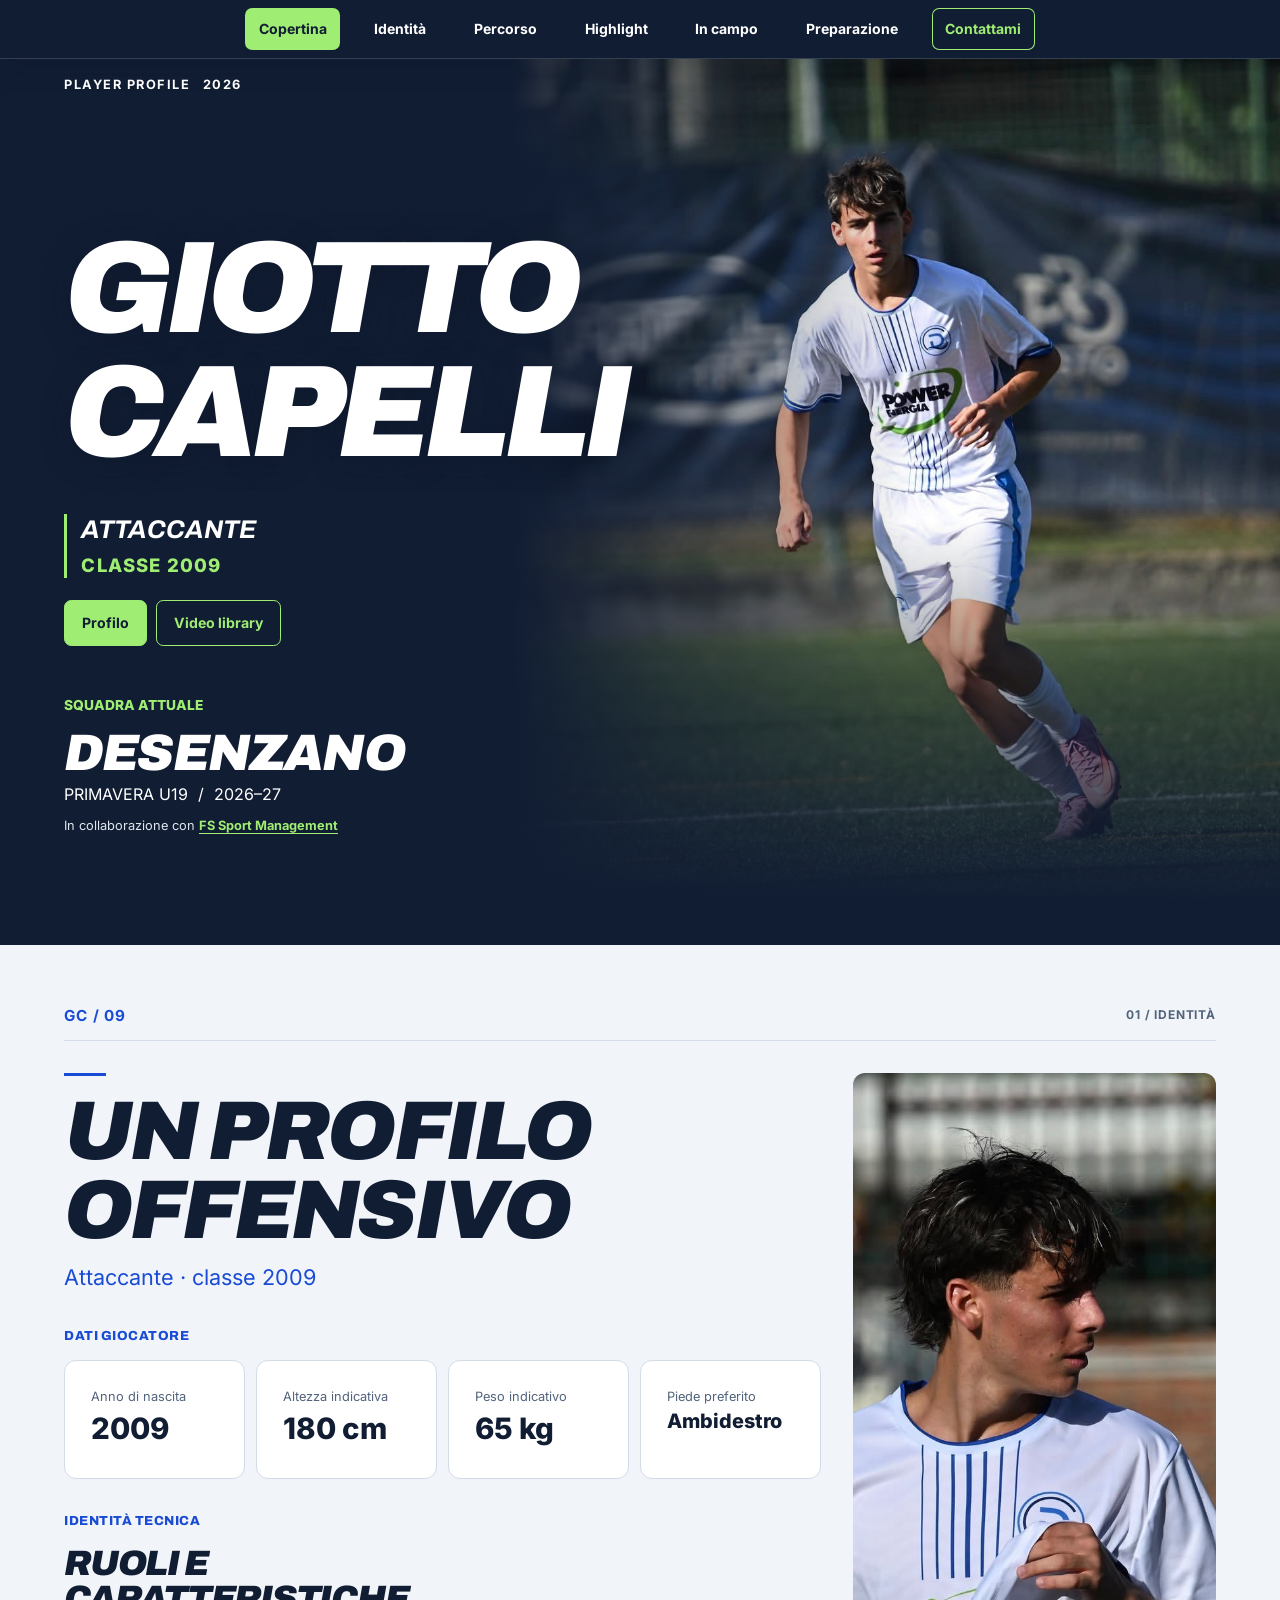
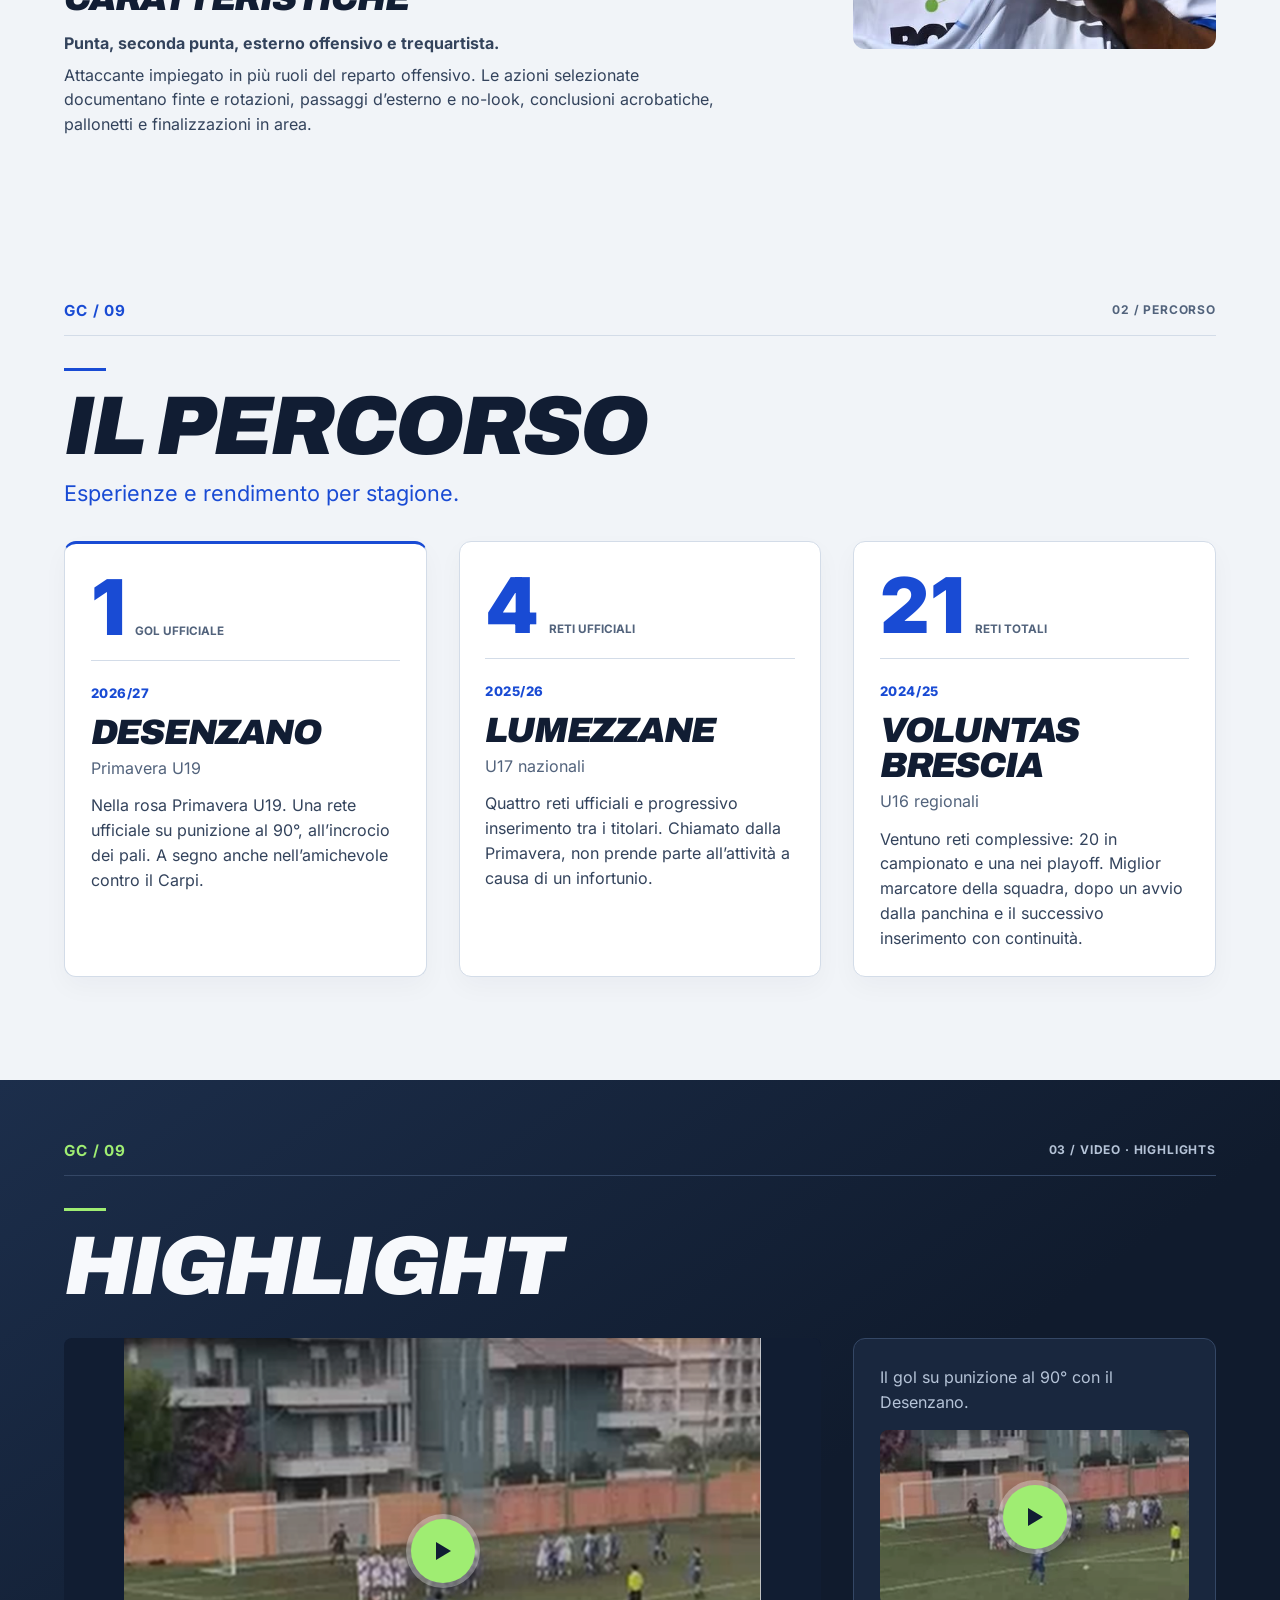
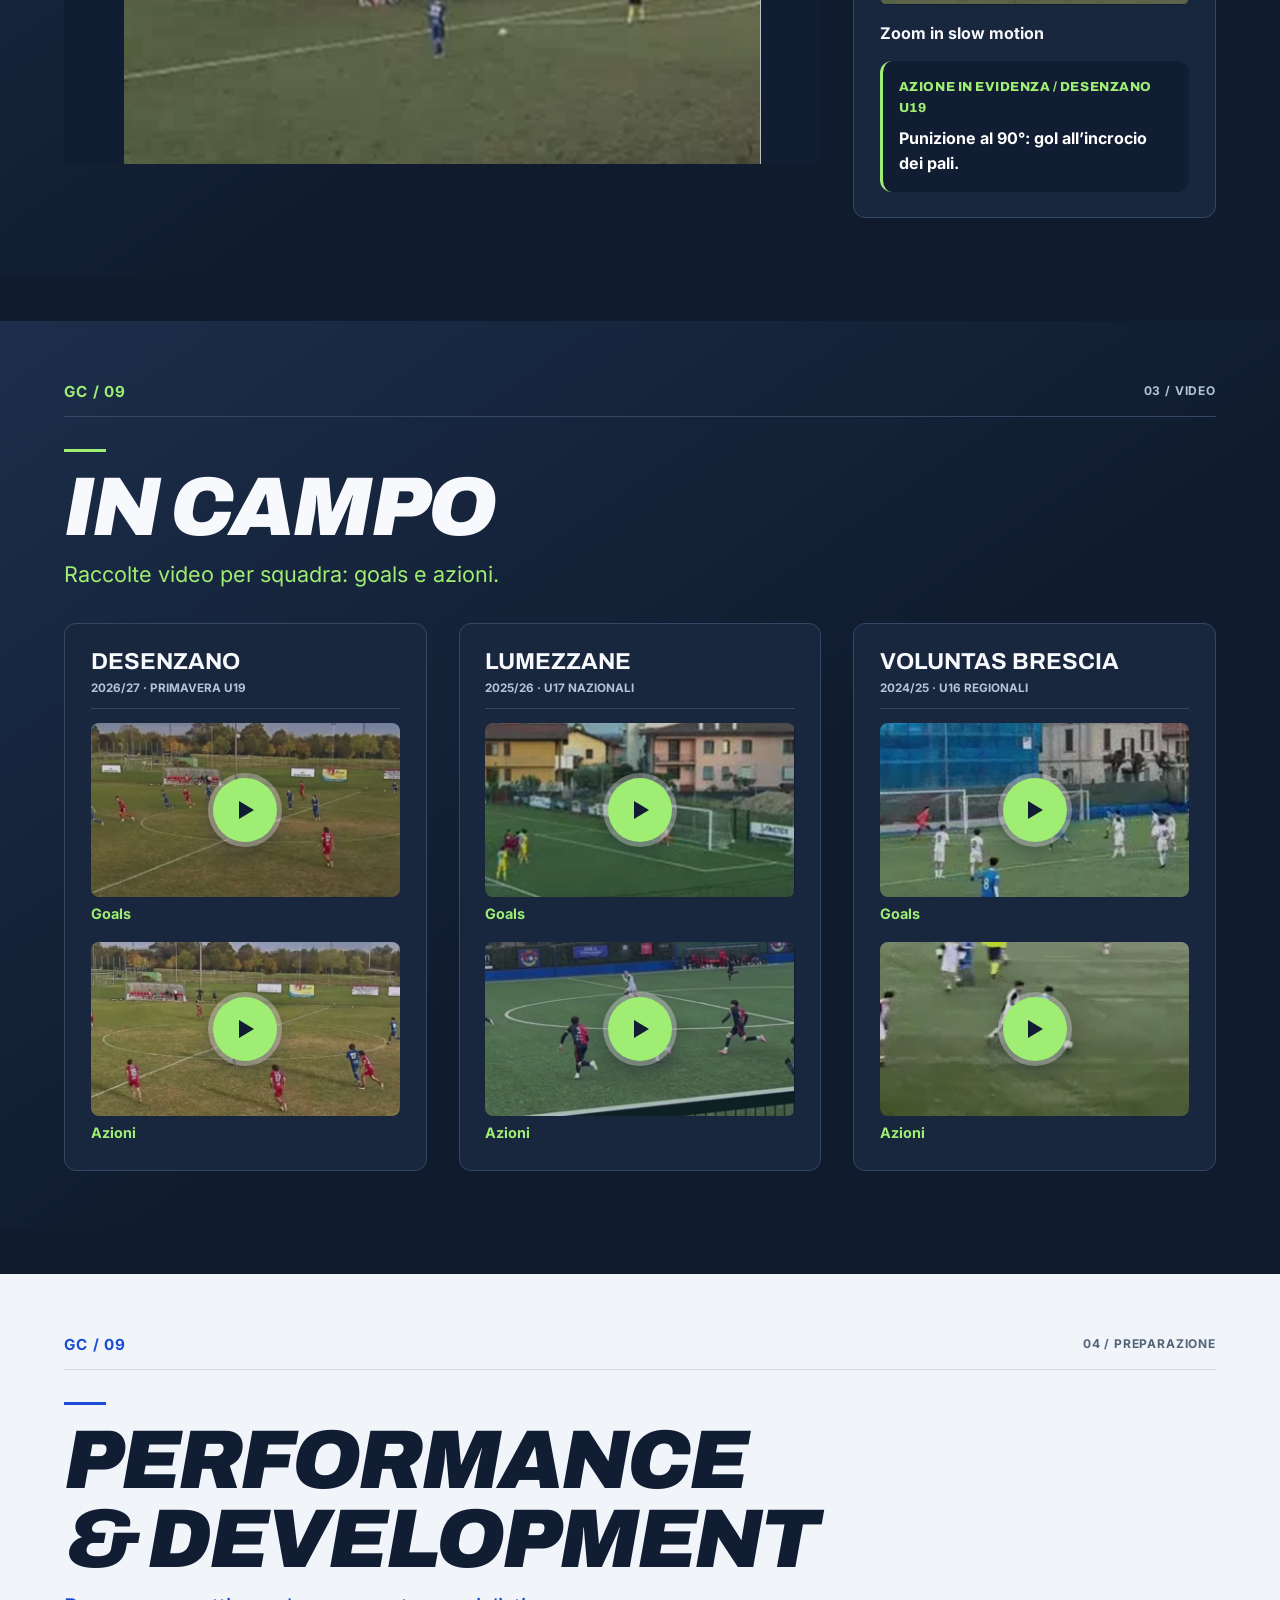
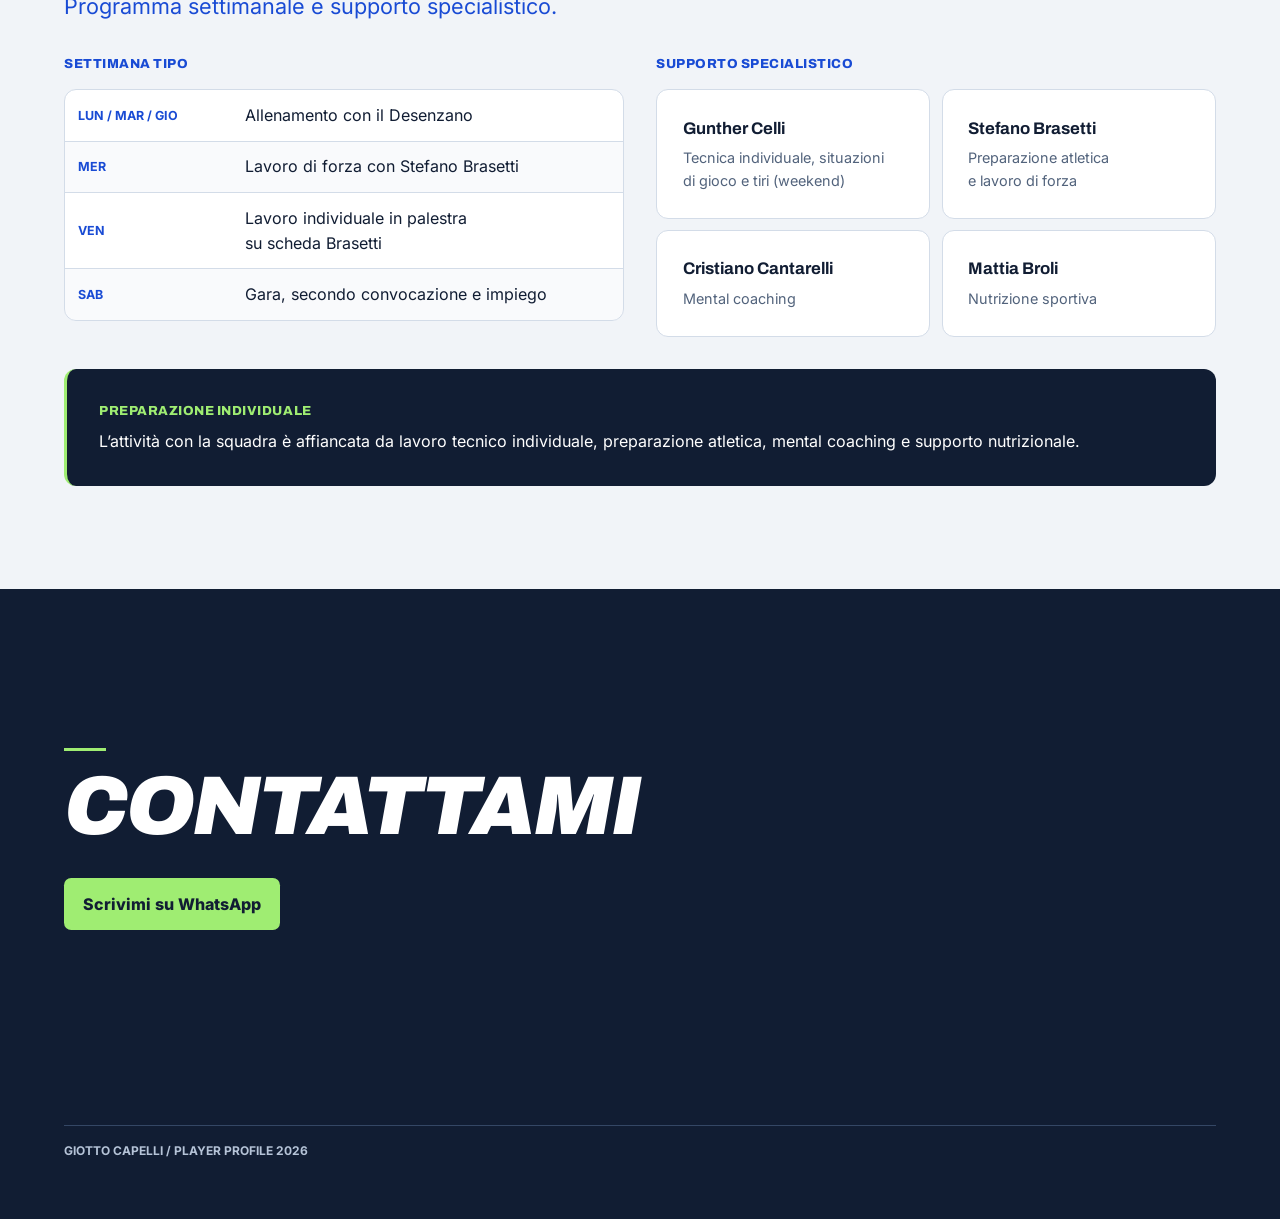
==== commit ed3cfb33: "Rifinisce i dati giocatore e il link FS Sport Management" ====
--- a/index.html
+++ b/index.html
@@ -29,14 +29,14 @@
     <div class="front-title"><h1>Giotto<br>Capelli</h1></div>
     <div class="front-role"><h2>Attaccante</h2><p>Classe 2009</p></div>
     <div class="front-links"><a href="#identita">Profilo</a><a href="#in-campo">Video library</a></div>
-    <div class="front-team"><p class="front-label">Squadra attuale</p><h2>Desenzano</h2><p class="front-season">Primavera U19 &nbsp;/&nbsp; 2026–27</p><p class="credit">In collaborazione con FS Sport Management</p></div>
+    <div class="front-team"><p class="front-label">Squadra attuale</p><h2>Desenzano</h2><p class="front-season">Primavera U19 &nbsp;/&nbsp; 2026–27</p><p class="credit">In collaborazione con <a href="https://www.fs-sport.it/">FS Sport Management</a></p></div>
     </section>
     <section id="identita" class="sheet identita" aria-label="Identità">
     <header class="masthead"><b>GC / 09</b><span>01 / IDENTITÀ</span></header>
     <div class="page-title"><h2>Un profilo<br>offensivo</h2></div>
     <div class="page-subtitle"><p class="sub">Attaccante · classe 2009</p></div>
     <div class="portrait-wrap"><img class="portrait" src="Assets/ritratto.png" alt="Giotto Capelli con la maglia del Desenzano"></div>
-    <div class="player-data"><h2 class="label">Dati giocatore</h2><dl class="stats"><div><dt>Anno di nascita</dt><dd>2009</dd></div><div><dt>Altezza indicativa</dt><dd>180 cm</dd></div><div><dt>Peso indicativo</dt><dd>65 kg</dd></div><div><dt>Piede preferito</dt><dd>Ambidestro</dd></div></dl></div>
+    <div class="player-data"><h2 class="label">Dati giocatore</h2><dl class="stats"><div><dt>Anno di nascita</dt><dd>2009</dd></div><div><dt>Altezza indicativa</dt><dd>180 cm</dd></div><div><dt>Peso indicativo</dt><dd>65 kg</dd></div><div><dt>Piede preferito</dt><dd class="stat-value-long">Ambidestro</dd></div></dl></div>
     <div class="technical"><h2 class="label">Identità tecnica</h2><h3 class="italic">Ruoli e<br>caratteristiche</h3><p class="roles"><strong>Punta, seconda punta, esterno offensivo e trequartista.</strong></p><p>Attaccante impiegato in più ruoli del reparto offensivo. Le azioni selezionate documentano finte e rotazioni, passaggi d’esterno e no-look, conclusioni acrobatiche, pallonetti e finalizzazioni in area.</p></div>
     </section>
     <section id="percorso" class="sheet" aria-label="Percorso">
--- a/style.css
+++ b/style.css
@@ -92,6 +92,8 @@
 .stats > div, .specialists > div, .season, .team-card { background: var(--surface); border: 1px solid var(--line); border-radius: var(--radius); padding: var(--card-space); }
 dt { font-size: .8rem; }
 dd { font-size: clamp(1.25rem, 2.3vw, 2.15rem); font-weight: 800; }
+.stats > div { container-type: inline-size; }
+.stat-value-long { font-size: min(clamp(1.25rem, 2.3vw, 2.15rem), 15.5cqi); }
 .roles { margin: .9rem 0 .45rem; }
 .technical p { max-width: 67ch; }
 .season, .team-card { grid-column: span 4; }
@@ -180,6 +182,7 @@
 .front-team h2 { font-size: clamp(1.9rem, 4vw, 4rem); margin: .75rem 0 .3rem; }
 .front-season { text-transform: uppercase; }
 .credit { margin-top: .6rem; font-size: .8rem; color: #e0e6ef; }
+.credit a { color: var(--lime); font-weight: 700; text-underline-offset: .2em; }
 .front .folio { color: white; border-color: #ffffff50; }
 .front .folio b { color: var(--lime); }
 
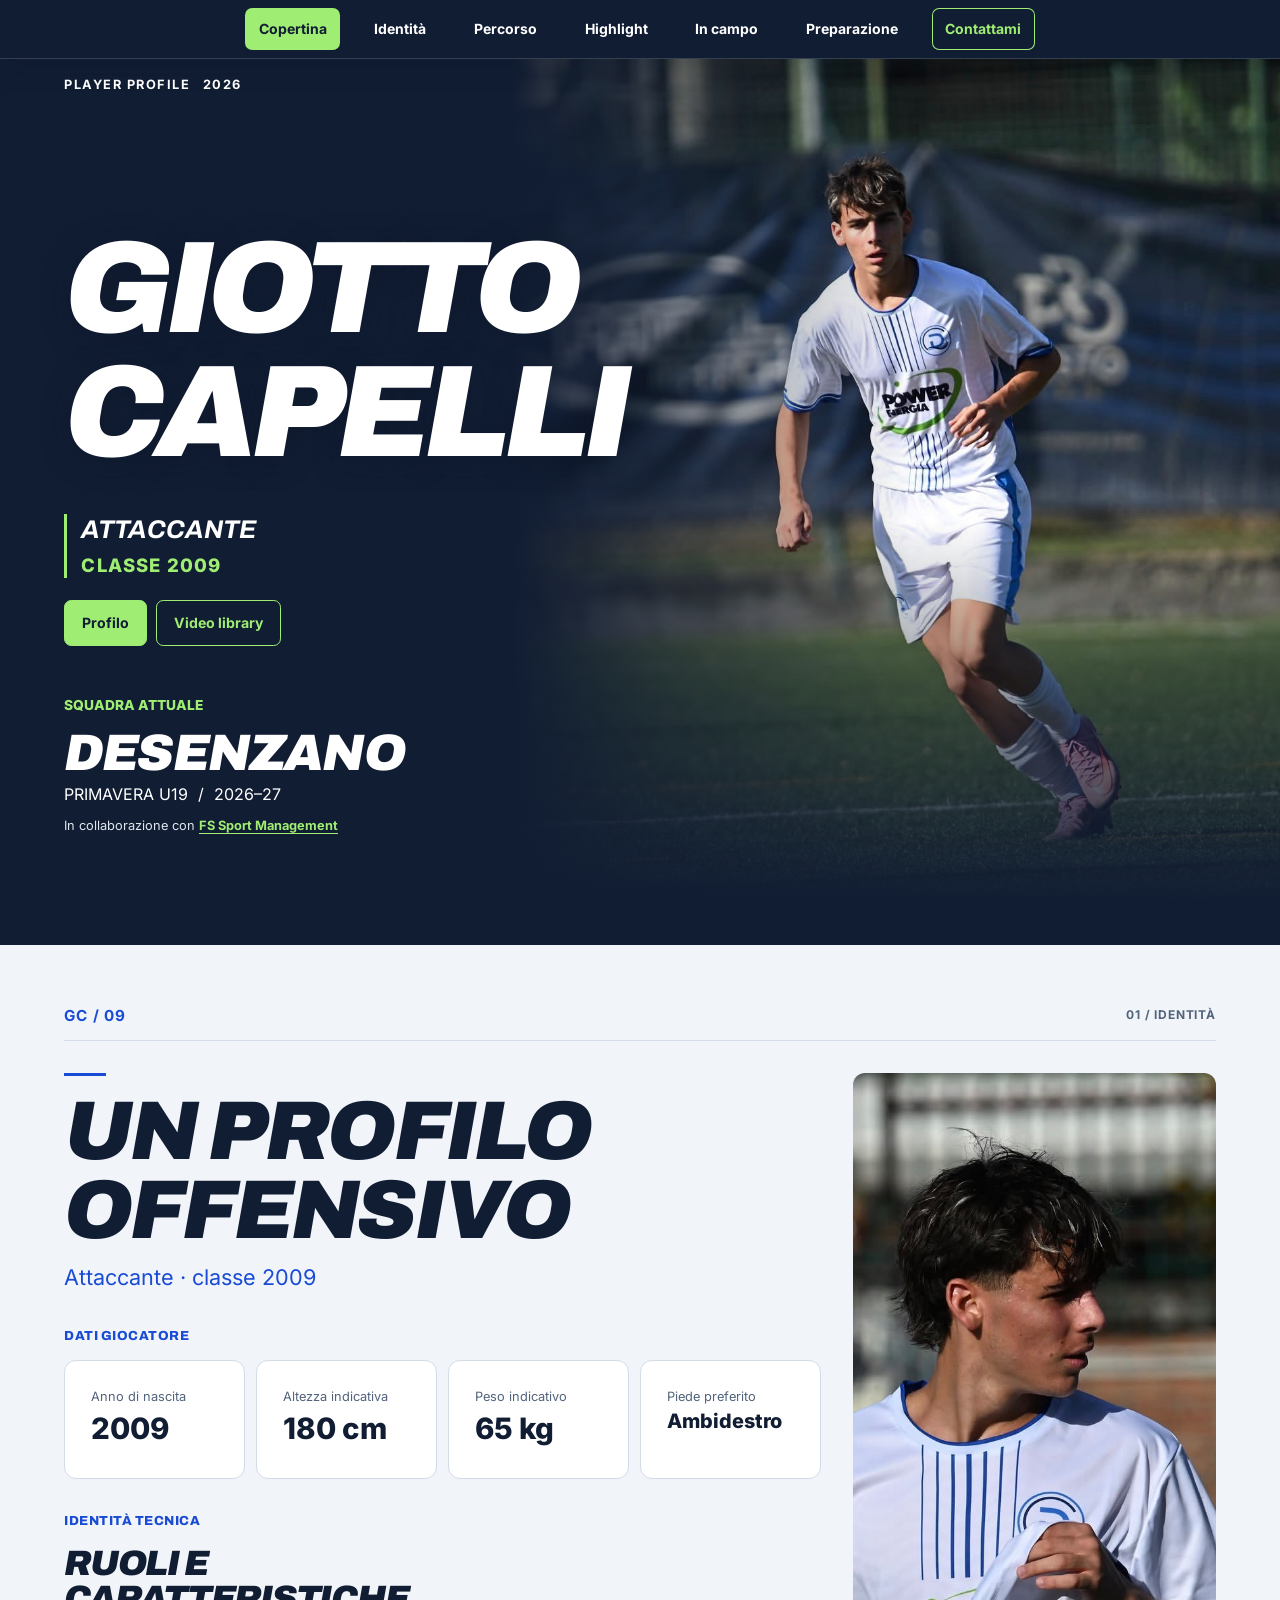
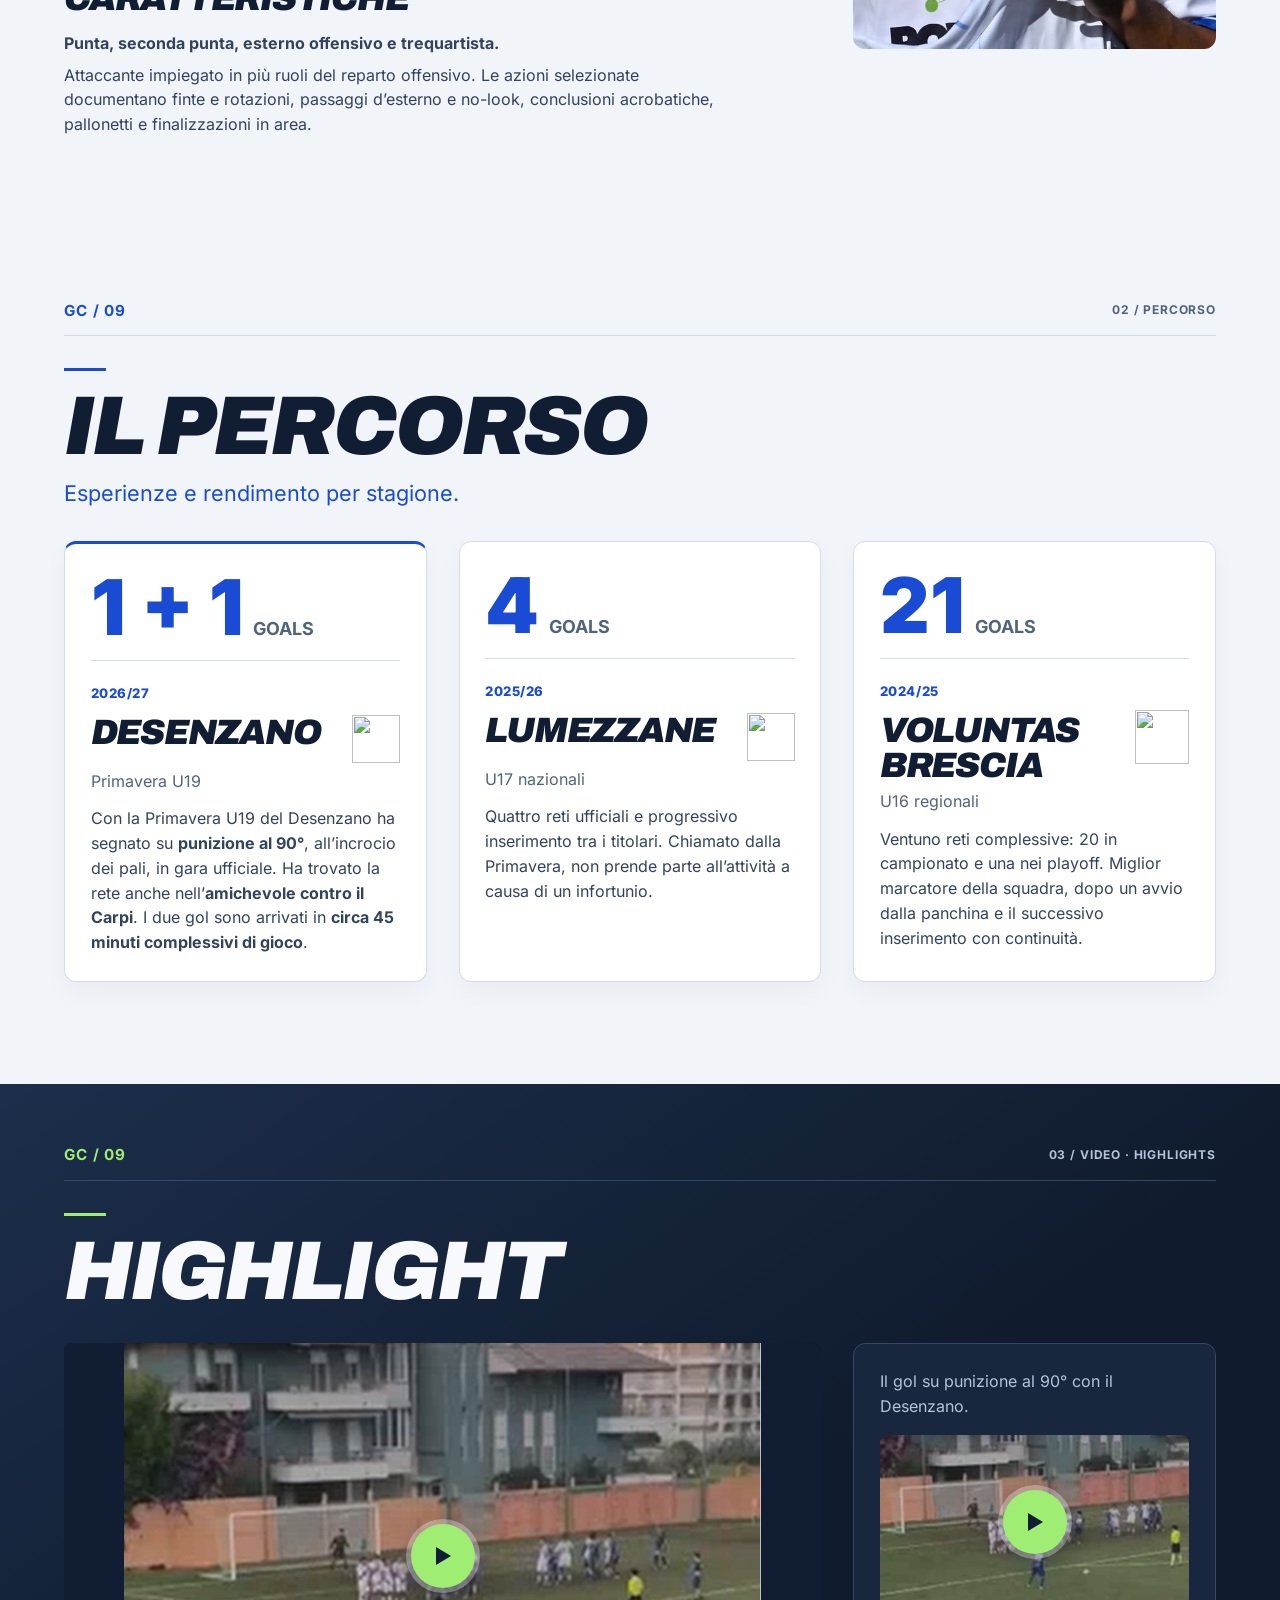
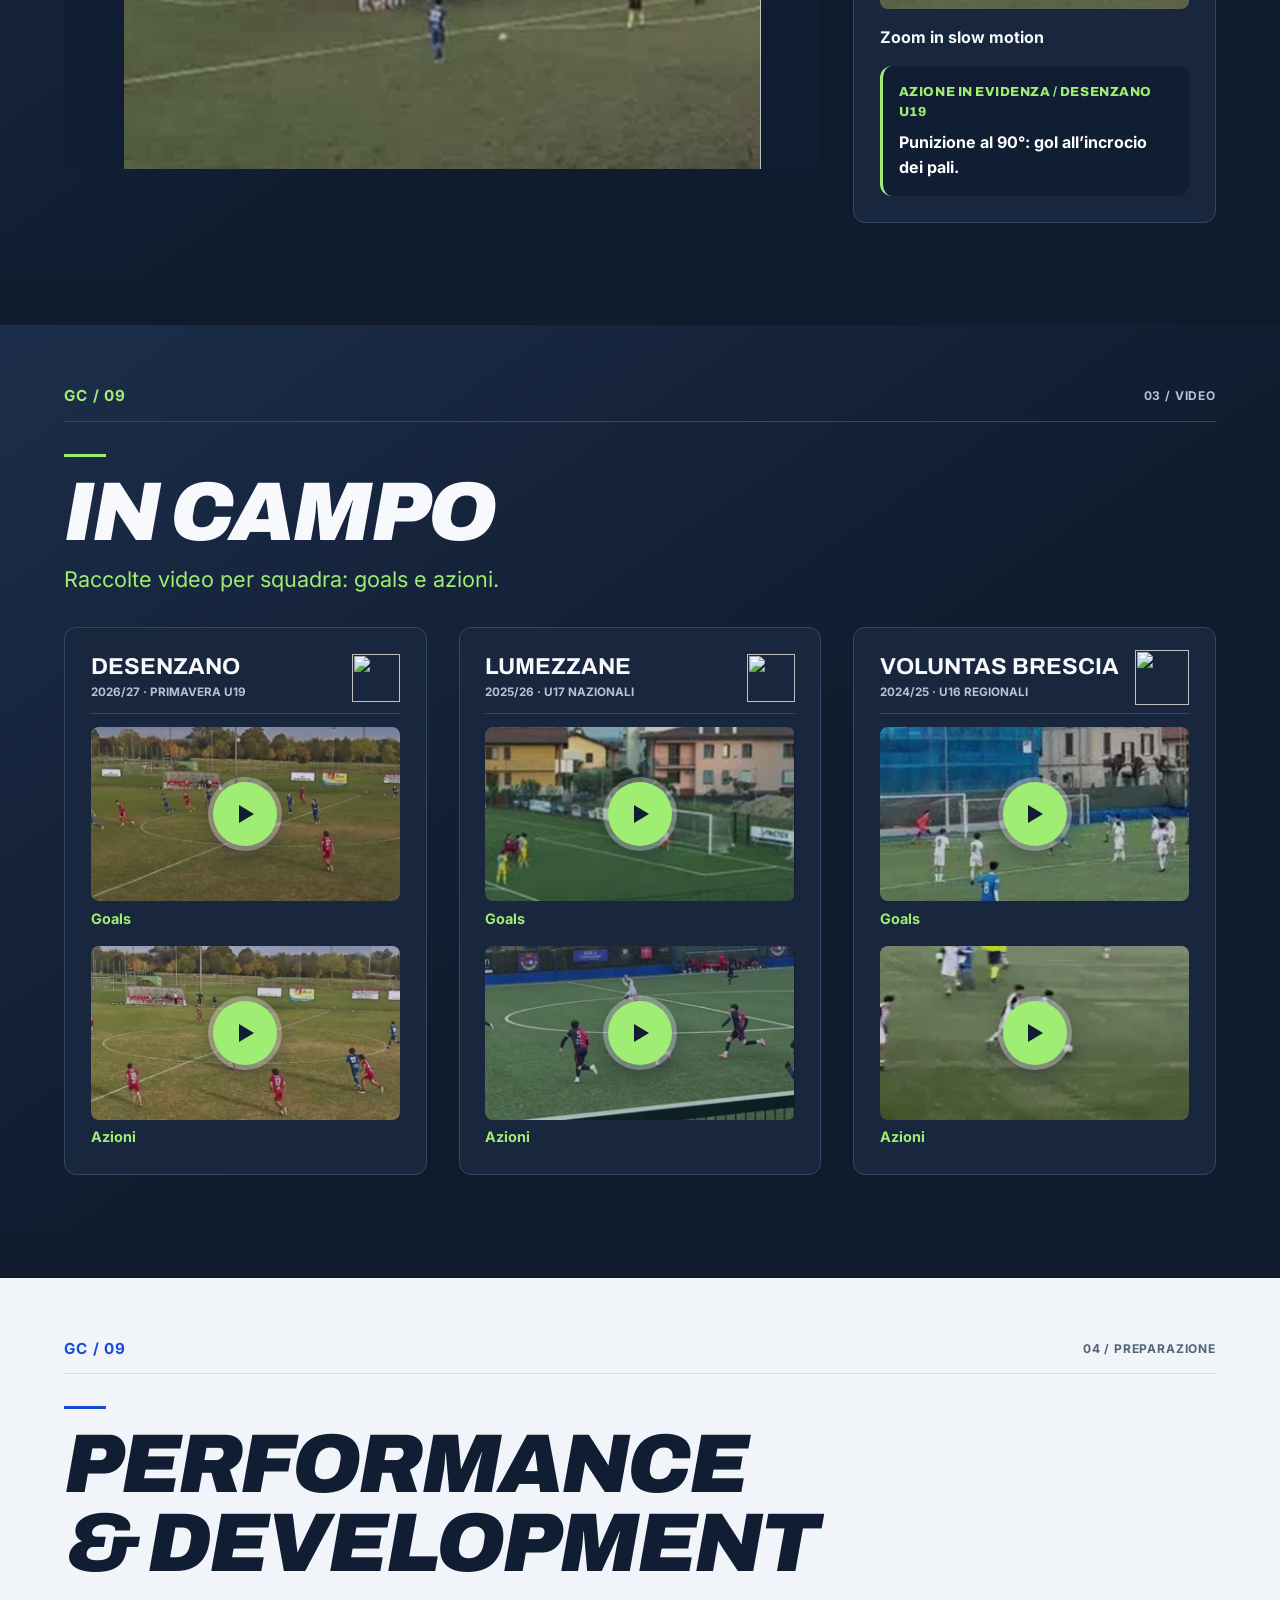
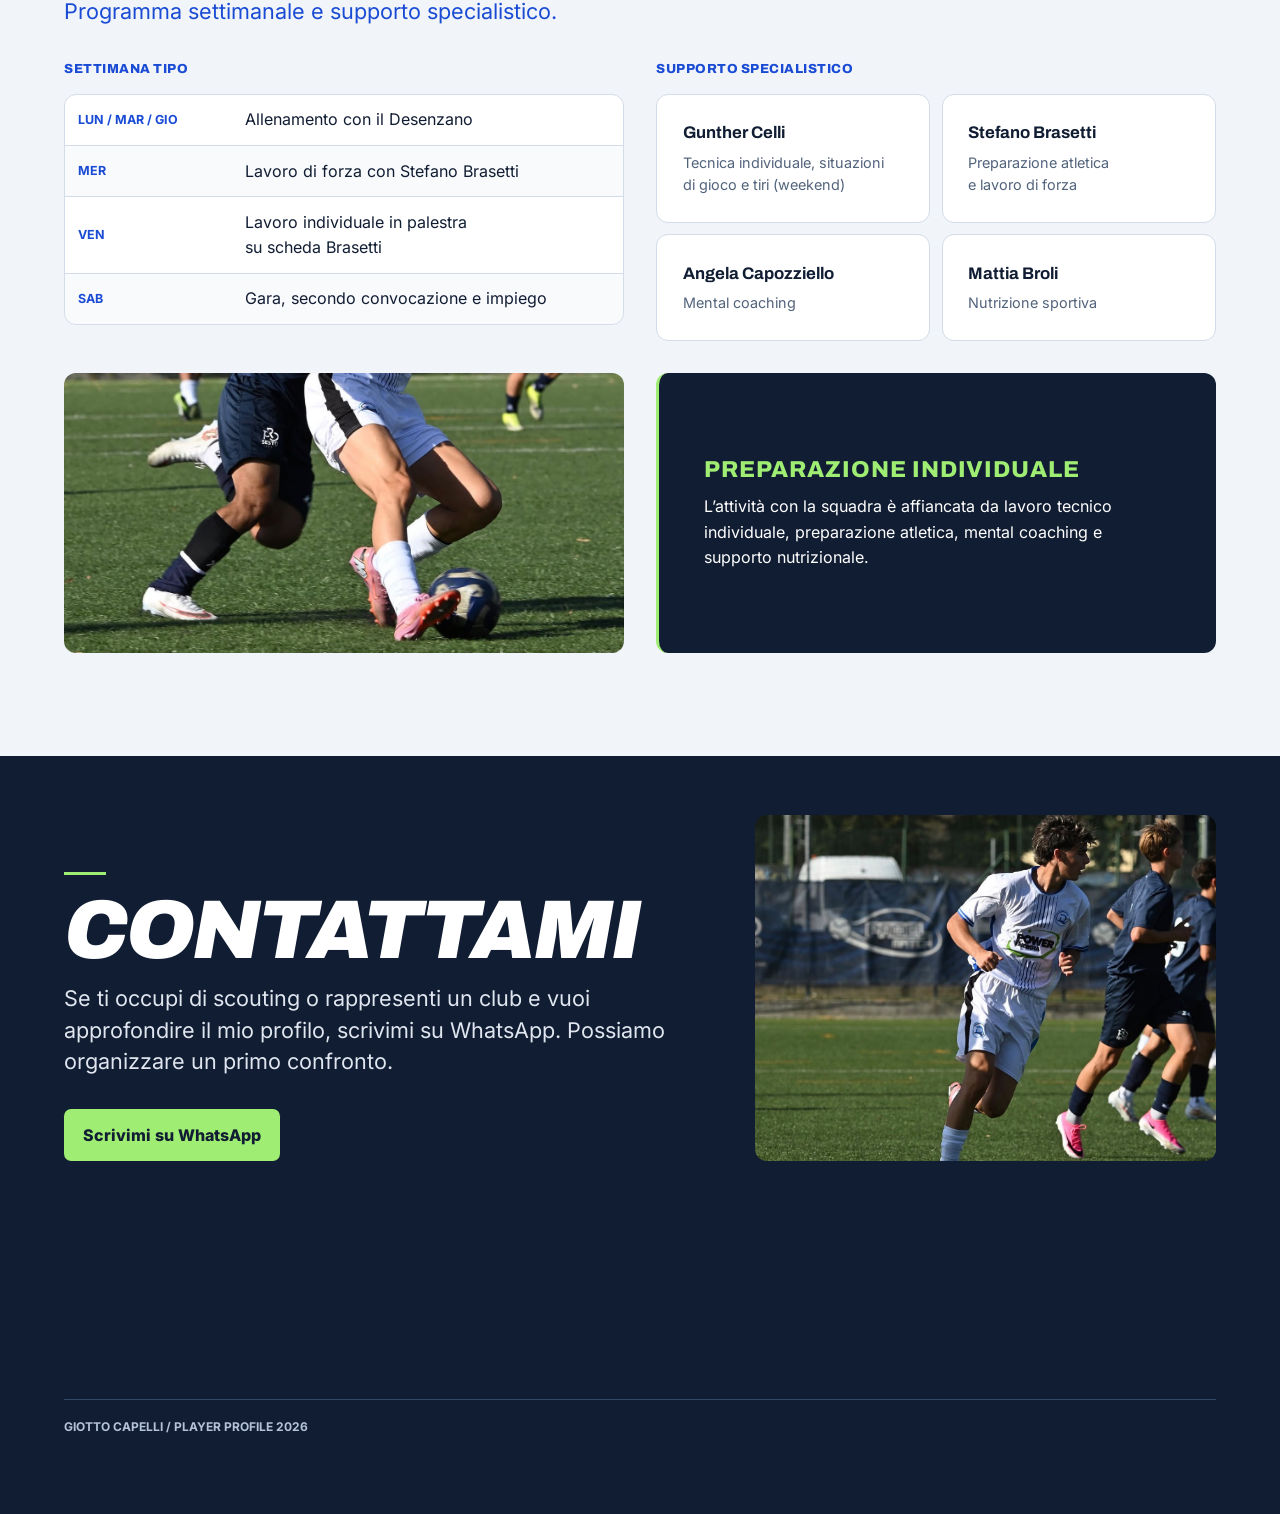
==== commit 16b1ff63: "Aggiorna il book e rimuove l'audio dai video" ====
--- a/index.html
+++ b/index.html
@@ -1,4 +1,4 @@
-﻿<!doctype html>
+<!doctype html>
 <html lang="it">
 <head>
   <meta charset="utf-8">
@@ -23,7 +23,6 @@
   </nav>
   <main>
     <section id="copertina" class="sheet front" aria-label="Copertina">
-
     <div class="front-photo"><img src="Assets/copertina-pulita.jpg" alt="Giotto Capelli in campo con la maglia del Desenzano"></div>
     <div class="front-head"><span>PLAYER PROFILE</span><span>2026</span></div>
     <div class="front-title"><h1>Giotto<br>Capelli</h1></div>
@@ -43,9 +42,9 @@
     <header class="masthead"><b>GC / 09</b><span>02 / PERCORSO</span></header>
     <div class="page-title"><h2>Il percorso</h2></div>
     <div class="page-subtitle"><p class="sub">Esperienze e rendimento per stagione.</p></div>
-    <div class="season current"><div class="score"><strong>1</strong><span>Gol ufficiale</span></div><b class="year">2026/27</b><h2 class="italic">Desenzano</h2><p class="muted">Primavera U19</p><p class="description">Nella rosa Primavera U19. Una rete ufficiale su punizione al 90°, all’incrocio dei pali. A segno anche nell’amichevole contro il Carpi.</p></div>
-    <div class="season"><div class="score"><strong>4</strong><span>Reti ufficiali</span></div><b class="year">2025/26</b><h2 class="italic">Lumezzane</h2><p class="muted">U17 nazionali</p><p class="description">Quattro reti ufficiali e progressivo inserimento tra i titolari. Chiamato dalla Primavera, non prende parte all’attività a causa di un infortunio.</p></div>
-    <div class="season"><div class="score"><strong>21</strong><span>Reti totali</span></div><b class="year">2024/25</b><h2 class="italic">Voluntas Brescia</h2><p class="muted">U16 regionali</p><p class="description">Ventuno reti complessive: 20 in campionato e una nei playoff. Miglior marcatore della squadra, dopo un avvio dalla panchina e il successivo inserimento con continuità.</p></div>
+    <div class="season current"><div class="score"><strong>1 + 1</strong><span>goals</span></div><b class="year">2026/27</b><h2 class="italic club-heading">Desenzano<img class="club-crest" src="https://www.calciodesenzano.it/wp-content/uploads/2026/06/cropped-cropped-IMG_0658-150x150.png" alt="" width="48" height="48" loading="lazy"></h2><p class="muted">Primavera U19</p><p class="description">Con la Primavera U19 del Desenzano ha segnato su <strong>punizione al 90°</strong>, all’incrocio dei pali, in gara ufficiale. Ha trovato la rete anche nell’<strong>amichevole contro il Carpi</strong>. I due gol sono arrivati in <strong>circa 45 minuti complessivi di gioco</strong>.</p></div>
+    <div class="season"><div class="score"><strong>4</strong><span>goals</span></div><b class="year">2025/26</b><h2 class="italic club-heading">Lumezzane<img class="club-crest" src="https://www.fclumezzane.it/wp-content/uploads/2024/06/stemma-fc-lumezzane.svg" alt="" width="48" height="48" loading="lazy"></h2><p class="muted">U17 nazionali</p><p class="description">Quattro reti ufficiali e progressivo inserimento tra i titolari. Chiamato dalla Primavera, non prende parte all’attività a causa di un infortunio.</p></div>
+    <div class="season"><div class="score"><strong>21</strong><span>goals</span></div><b class="year">2024/25</b><h2 class="italic club-heading">Voluntas Brescia<img class="club-crest club-crest--brescia" src="https://lh3.googleusercontent.com/RrYYSaPdy6atvRi4vAU6mEzgHHOfTj4aH3aOtRAR3pwcgJl6xrK0wgHFMN3MF6a6fJv_fS85xHW0isBmNZmxsVchoe6586K3lq1M" alt="" width="48" height="48" loading="lazy"></h2><p class="muted">U16 regionali</p><p class="description">Ventuno reti complessive: 20 in campionato e una nei playoff. Miglior marcatore della squadra, dopo un avvio dalla panchina e il successivo inserimento con continuità.</p></div>
     </section>
     <section id="highlight" class="sheet" aria-label="Highlight">
     <header class="masthead"><b>GC / 09</b><span>03 / VIDEO · HIGHLIGHTS</span></header>
@@ -62,22 +61,24 @@
     <header class="masthead"><b>GC / 09</b><span>03 / VIDEO</span></header>
     <div class="page-title"><h2>In campo</h2></div>
     <div class="page-subtitle"><p class="sub">Raccolte video per squadra: goals e azioni.</p></div>
-    <div class="team-card"><h2 class="team">Desenzano<span>2026/27 · Primavera U19</span></h2><div class="clips"><figure><div class="clip"><video controls playsinline preload="none" aria-label="Desenzano · Goals" src="video/desenzano-goals.webm" poster="Assets/desenzano-goals.jpg"></video></div><figcaption>Goals</figcaption></figure><figure><div class="clip"><video controls playsinline preload="none" aria-label="Desenzano · Azioni" src="video/desenzano-azioni.webm" poster="Assets/desenzano-azioni.jpg"></video></div><figcaption>Azioni</figcaption></figure></div></div>
-    <div class="team-card"><h2 class="team">Lumezzane<span>2025/26 · U17 nazionali</span></h2><div class="clips"><figure><div class="clip"><video controls playsinline preload="none" aria-label="Lumezzane · Goals" src="video/lumezzane-goals.webm" poster="Assets/lumezzane-goals.jpg"></video></div><figcaption>Goals</figcaption></figure><figure><div class="clip"><video controls playsinline preload="none" aria-label="Lumezzane · Azioni" src="video/lumezzane-azioni.webm" poster="Assets/lumezzane-azioni.jpg"></video></div><figcaption>Azioni</figcaption></figure></div></div>
-    <div class="team-card"><h2 class="team">Voluntas Brescia<span>2024/25 · U16 regionali</span></h2><div class="clips"><figure><div class="clip"><video controls playsinline preload="none" aria-label="Voluntas Brescia · Goals" src="video/voluntas-brescia-goals.webm" poster="Assets/voluntas-brescia-goals.jpg"></video></div><figcaption>Goals</figcaption></figure><figure><div class="clip"><video controls playsinline preload="none" aria-label="Voluntas Brescia · Azioni" src="video/voluntas-brescia-azioni.webm" poster="Assets/voluntas-brescia-azioni.jpg"></video></div><figcaption>Azioni</figcaption></figure></div></div>
+    <div class="team-card"><h2 class="team club-heading">Desenzano<img class="club-crest" src="https://www.calciodesenzano.it/wp-content/uploads/2026/06/cropped-cropped-IMG_0658-150x150.png" alt="" width="48" height="48" loading="lazy"><span>2026/27 · Primavera U19</span></h2><div class="clips"><figure><div class="clip"><video controls playsinline preload="none" aria-label="Desenzano · Goals" src="video/desenzano-goals.webm" poster="Assets/desenzano-goals.jpg"></video></div><figcaption>Goals</figcaption></figure><figure><div class="clip"><video controls playsinline preload="none" aria-label="Desenzano · Azioni" src="video/desenzano-azioni.webm" poster="Assets/desenzano-azioni.jpg"></video></div><figcaption>Azioni</figcaption></figure></div></div>
+    <div class="team-card"><h2 class="team club-heading">Lumezzane<img class="club-crest" src="https://www.fclumezzane.it/wp-content/uploads/2024/06/stemma-fc-lumezzane.svg" alt="" width="48" height="48" loading="lazy"><span>2025/26 · U17 nazionali</span></h2><div class="clips"><figure><div class="clip"><video controls playsinline preload="none" aria-label="Lumezzane · Goals" src="video/lumezzane-goals.webm" poster="Assets/lumezzane-goals.jpg"></video></div><figcaption>Goals</figcaption></figure><figure><div class="clip"><video controls playsinline preload="none" aria-label="Lumezzane · Azioni" src="video/lumezzane-azioni.webm" poster="Assets/lumezzane-azioni.jpg"></video></div><figcaption>Azioni</figcaption></figure></div></div>
+    <div class="team-card"><h2 class="team club-heading">Voluntas Brescia<img class="club-crest club-crest--brescia" src="https://lh3.googleusercontent.com/RrYYSaPdy6atvRi4vAU6mEzgHHOfTj4aH3aOtRAR3pwcgJl6xrK0wgHFMN3MF6a6fJv_fS85xHW0isBmNZmxsVchoe6586K3lq1M" alt="" width="48" height="48" loading="lazy"><span>2024/25 · U16 regionali</span></h2><div class="clips"><figure><div class="clip"><video controls playsinline preload="none" aria-label="Voluntas Brescia · Goals" src="video/voluntas-brescia-goals.webm" poster="Assets/voluntas-brescia-goals.jpg"></video></div><figcaption>Goals</figcaption></figure><figure><div class="clip"><video controls playsinline preload="none" aria-label="Voluntas Brescia · Azioni" src="video/voluntas-brescia-azioni.webm" poster="Assets/voluntas-brescia-azioni.jpg"></video></div><figcaption>Azioni</figcaption></figure></div></div>
     </section>
     <section id="preparazione" class="sheet" aria-label="Preparazione">
     <header class="masthead"><b>GC / 09</b><span>04 / PREPARAZIONE</span></header>
     <div class="page-title"><h2>Performance<br>&amp; Development</h2></div>
     <div class="page-subtitle"><p class="sub">Programma settimanale e supporto specialistico.</p></div>
     <div class="schedule"><h2 class="label">Settimana tipo</h2><table><tbody><tr><th scope="row">Lun / Mar / Gio</th><td>Allenamento con il Desenzano</td></tr><tr><th scope="row">Mer</th><td>Lavoro di forza con Stefano Brasetti</td></tr><tr><th scope="row">Ven</th><td>Lavoro individuale in palestra<br>su scheda Brasetti</td></tr><tr><th scope="row">Sab</th><td>Gara, secondo convocazione e impiego</td></tr></tbody></table></div>
-    <div class="support"><h2 class="label">Supporto specialistico</h2><div class="specialists"><div><h3>Gunther Celli</h3><p>Tecnica individuale, situazioni<br>di gioco e tiri (weekend)</p></div><div><h3>Stefano Brasetti</h3><p>Preparazione atletica<br>e lavoro di forza</p></div><div><h3>Cristiano Cantarelli</h3><p>Mental coaching</p></div><div><h3>Mattia Broli</h3><p>Nutrizione sportiva</p></div></div></div>
+    <div class="support"><h2 class="label">Supporto specialistico</h2><div class="specialists"><div><h3>Gunther Celli</h3><p>Tecnica individuale, situazioni<br>di gioco e tiri (weekend)</p></div><div><h3>Stefano Brasetti</h3><p>Preparazione atletica<br>e lavoro di forza</p></div><div><h3>Angela Capozziello</h3><p>Mental coaching</p></div><div><h3>Mattia Broli</h3><p>Nutrizione sportiva</p></div></div></div>
+    <figure class="performance-photo"><img src="Assets/WhatsApp%20Image%202026-11-17%20at%2022.40.25%20%281%29.jpeg" alt="Dettaglio delle gambe di Giotto Capelli durante un'azione di gioco" loading="lazy"></figure>
     <div class="callout preparation"><h2>Preparazione individuale</h2><p>L’attività con la squadra è affiancata da lavoro tecnico individuale, preparazione atletica, mental coaching e supporto nutrizionale.</p></div>
-
     </section>
     <section id="contattami" class="sheet contact" aria-labelledby="contact-title">
-      <div class="page-title"><h2 id="contact-title">Contattami</h2></div>
+      <div class="page-title"><h2 id="contact-title">Contattami</h2>
+      <p class="sub">Se ti occupi di scouting o rappresenti un club e vuoi approfondire il mio profilo, scrivimi su WhatsApp. Possiamo organizzare un primo confronto.</p></div>
       <a class="contact-link" href="https://wa.me/393920958981">Scrivimi su WhatsApp</a>
+      <figure class="contact-photo"><img src="Assets/WhatsApp%20Image%202026-11-17%20at%2022.40.25.jpeg" alt="Giotto Capelli in azione durante una partita" loading="lazy"></figure>
       <footer class="folio"><span>GIOTTO CAPELLI / PLAYER PROFILE 2026</span></footer>
     </section>
   </main>
--- a/style.css
+++ b/style.css
@@ -73,7 +73,7 @@
 .masthead, .folio, .front-head { display: flex; align-items: center; justify-content: space-between; gap: 1rem; font-weight: 700; }
 .masthead, .folio { color: var(--muted); font-size: .75rem; }
 .masthead { padding: 0 0 .8rem; border-bottom: 1px solid var(--line); letter-spacing: .07em; }
-.folio { align-self: end; padding-top: 1rem; border-top: 1px solid var(--line); }
+.folio { align-self: end; min-height: 3.5rem; padding-block: .875rem; border-top: 1px solid var(--line); }
 .masthead b, .folio b, .sub, .label, .year, figcaption { color: var(--accent-ink); }
 .masthead b, .folio b { font-size: .95rem; }
 h1, .page-title h2, .italic, .front-team h2 { font-weight: 900; font-style: italic; text-transform: uppercase; line-height: .95; letter-spacing: -.035em; }
@@ -102,6 +102,7 @@
 .score { display: flex; align-items: baseline; gap: .6rem; margin-bottom: 1.15rem; padding-bottom: .85rem; border-bottom: 1px solid var(--line); }
 .score strong { color: var(--accent-ink); font-size: clamp(3.25rem, 6vw, 6rem); line-height: 1; font-weight: 900; }
 .score span, .team span { font-size: .73rem; font-weight: 700; text-transform: uppercase; }
+.score span { font-size: clamp(.85rem, 1.4vw, 1.15rem); }
 .description { margin-top: .8rem; }
 .team { font-size: clamp(1.15rem, 1.8vw, 1.65rem); text-transform: uppercase; line-height: 1.1; margin-bottom: 1rem; }
 .team span { display: block; margin-top: .45rem; }
@@ -241,7 +242,8 @@
   background: var(--paper);
   color: white;
 }
-.contact .page-title { align-self: end; }
+.contact .page-title { align-self: end; display: grid; gap: .85rem; }
+.contact .sub { max-width: 56ch; color: #e0e6ef; }
 .contact-link {
   justify-self: start;
   padding: .85rem 1.2rem;
@@ -313,3 +315,47 @@
   .menu-enhanced .menu-toggle[aria-expanded="true"] + .menu-links { display: grid; }
   html:has(.menu-enhanced) { scroll-padding-top: 4.5rem; }
 }
+
+.club-heading { position: relative; min-height: 3rem; padding-inline-end: 3.75rem; }
+.club-crest { position: absolute; inset: 0 0 auto auto; width: 3rem; height: 3rem; object-fit: contain; }
+.club-crest--brescia { top: -.2rem; width: 3.4rem; height: 3.4rem; }
+.contact-photo {
+  grid-column: 8 / -1;
+  grid-row: 1 / 3;
+  align-self: center;
+  aspect-ratio: 4 / 3;
+  overflow: hidden;
+  border-radius: var(--radius);
+}
+.contact-photo img { height: 100%; object-fit: cover; object-position: center 48%; }
+.contact .page-title, .contact-link { grid-column: 1 / 8; }
+@media (max-width: 800px) {
+  .contact { grid-template-rows: auto auto auto 1fr; }
+  .contact .page-title, .contact-link, .contact-photo { grid-column: 1 / -1; }
+  .contact-photo { grid-row: auto; }
+}
+.performance-photo {
+  grid-column: span 6;
+  aspect-ratio: 2 / 1;
+  overflow: hidden;
+  border-radius: var(--radius);
+}
+.performance-photo img { height: 100%; object-fit: cover; object-position: center 37%; }
+.preparation {
+  grid-column: span 6;
+  align-content: center;
+  padding: clamp(1.25rem, 3.5vw, 3.25rem);
+}
+.preparation h2 {
+  margin-bottom: .65rem;
+  font-size: clamp(1.05rem, 1.8vw, 1.55rem);
+  line-height: 1.2;
+}
+.preparation p {
+  max-width: 46ch;
+  font-size: clamp(1rem, 1.25vw, 1.15rem);
+  line-height: 1.6;
+}
+@media (max-width: 800px) {
+  .performance-photo, .preparation { grid-column: 1 / -1; }
+}
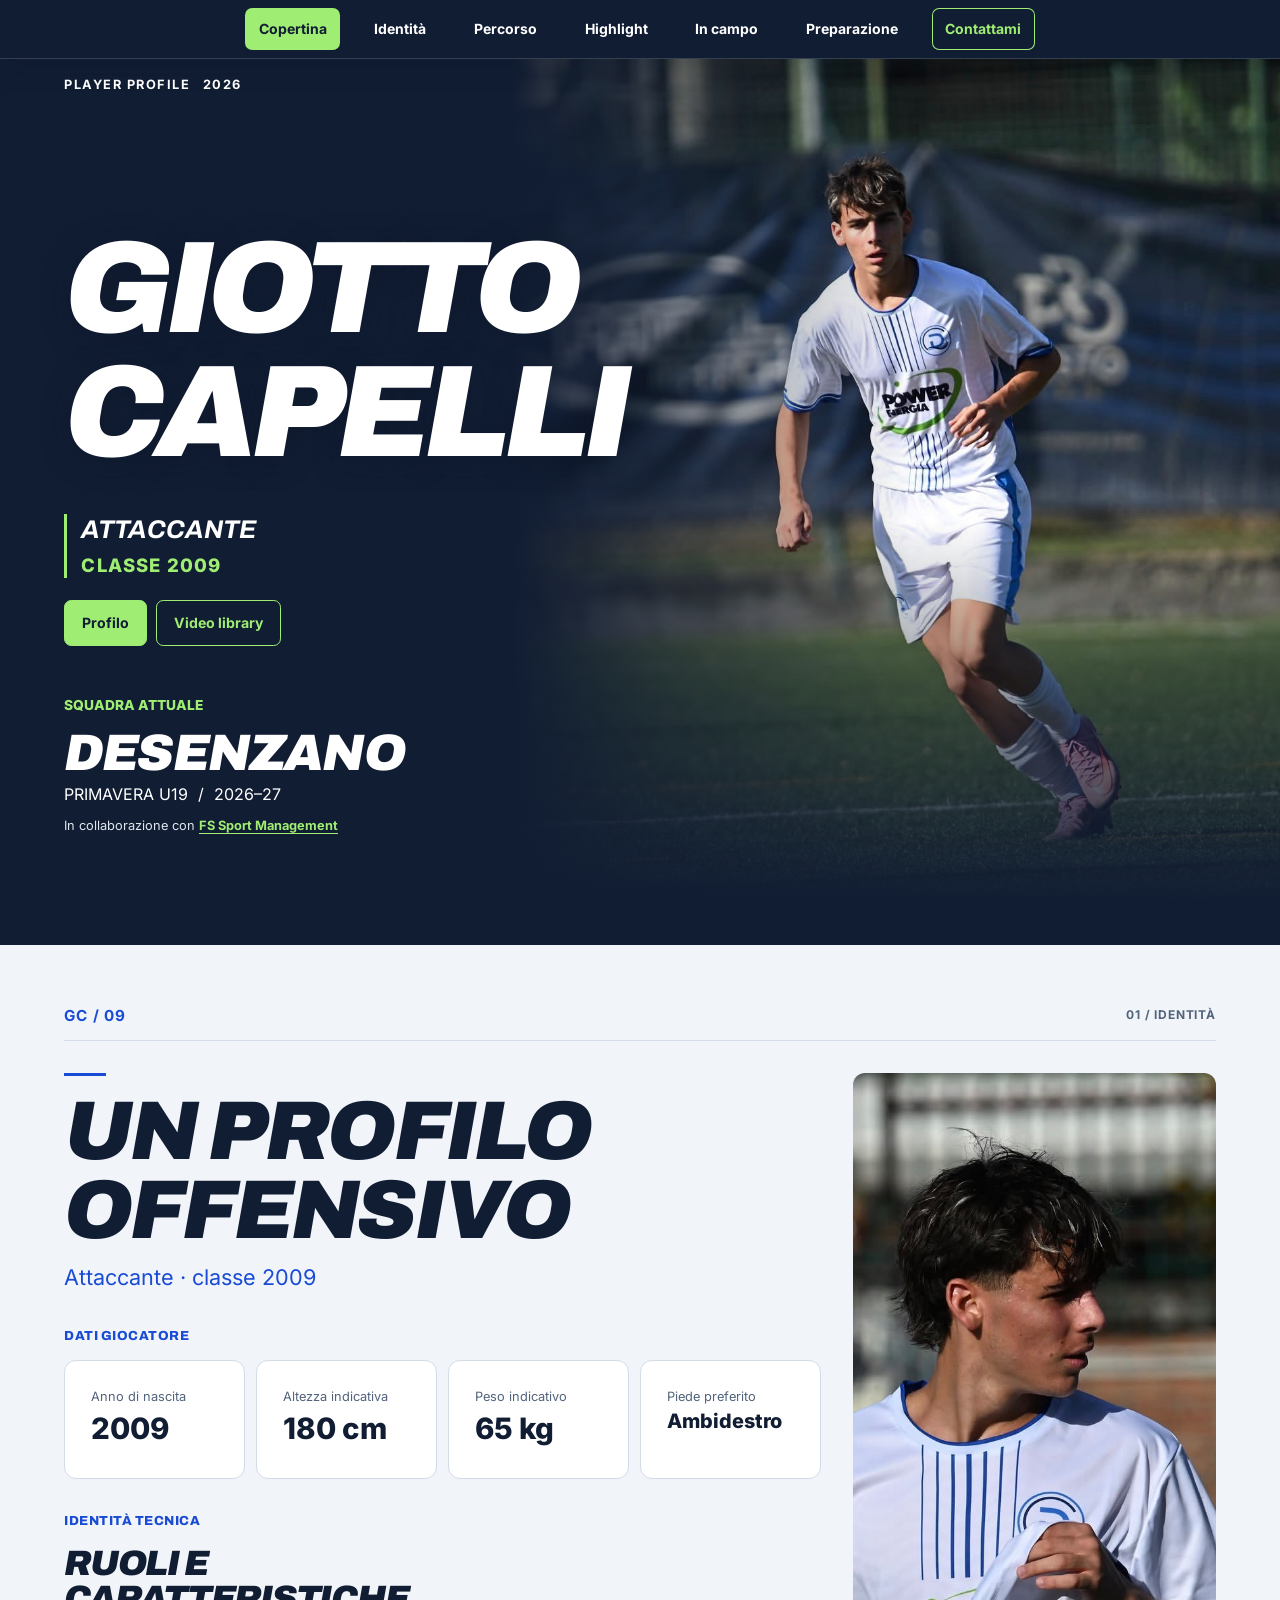
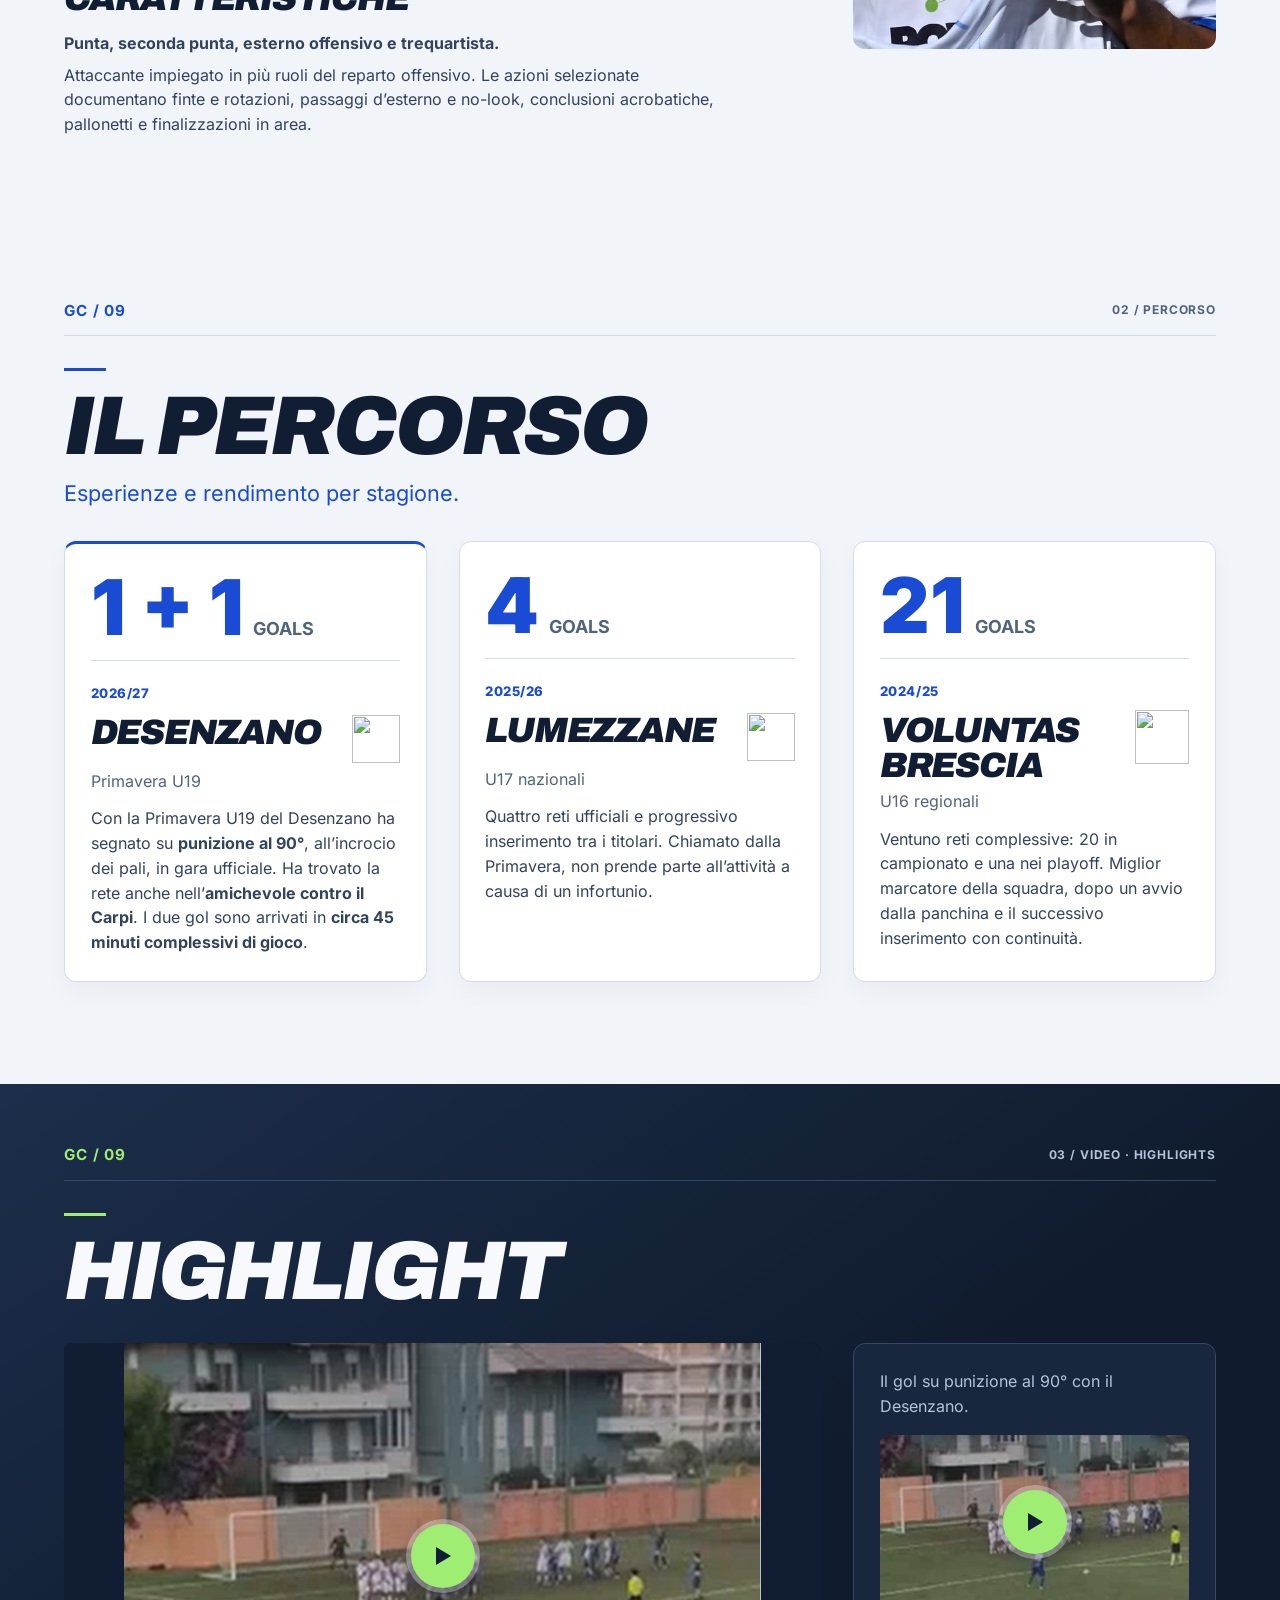
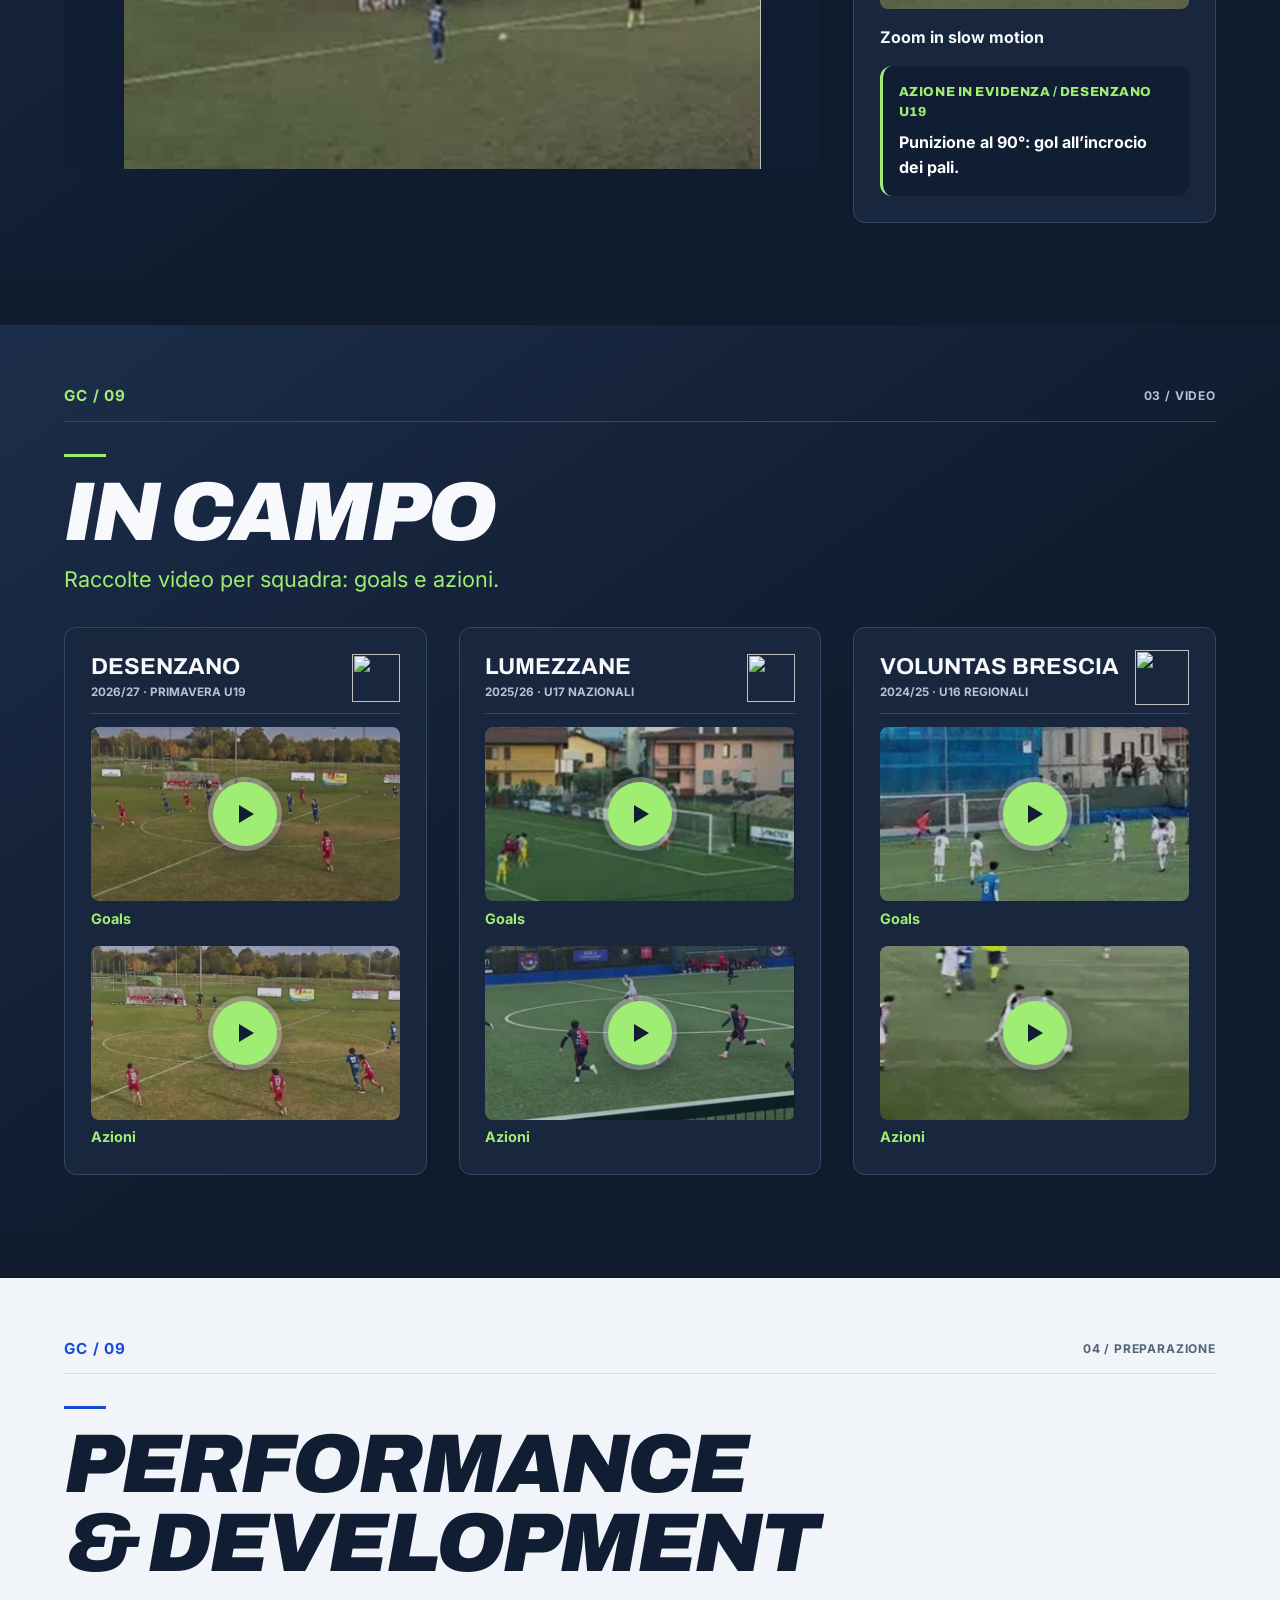
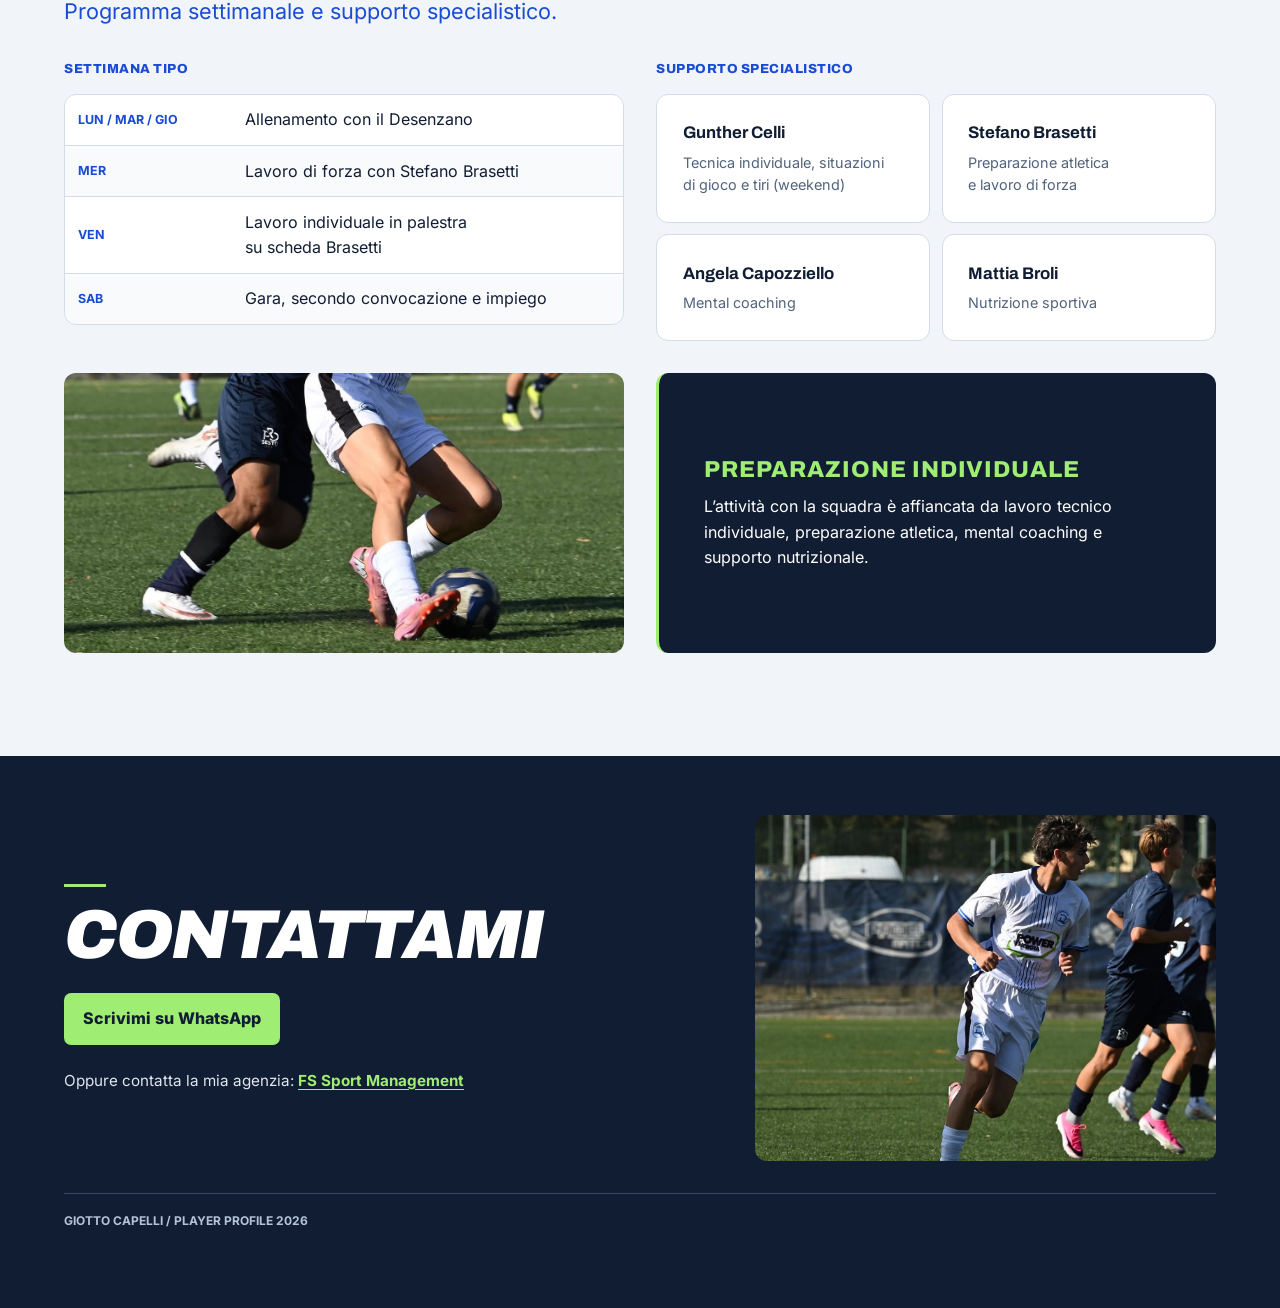
==== commit 7f22dc9d: "Rifinisce il layout e il link agenzia in Contattami" ====
--- a/index.html
+++ b/index.html
@@ -75,9 +75,11 @@
     <div class="callout preparation"><h2>Preparazione individuale</h2><p>L’attività con la squadra è affiancata da lavoro tecnico individuale, preparazione atletica, mental coaching e supporto nutrizionale.</p></div>
     </section>
     <section id="contattami" class="sheet contact" aria-labelledby="contact-title">
-      <div class="page-title"><h2 id="contact-title">Contattami</h2>
-      <p class="sub">Se ti occupi di scouting o rappresenti un club e vuoi approfondire il mio profilo, scrivimi su WhatsApp. Possiamo organizzare un primo confronto.</p></div>
-      <a class="contact-link" href="https://wa.me/393920958981">Scrivimi su WhatsApp</a>
+      <div class="contact-copy">
+        <div class="page-title"><h2 id="contact-title">Contattami</h2></div>
+        <a class="contact-link" href="https://wa.me/393920958981">Scrivimi su WhatsApp</a>
+        <p class="credit">Oppure contatta la mia agenzia: <a href="https://www.fs-sport.it/">FS Sport Management</a></p>
+      </div>
       <figure class="contact-photo"><img src="Assets/WhatsApp%20Image%202026-11-17%20at%2022.40.25.jpeg" alt="Giotto Capelli in azione durante una partita" loading="lazy"></figure>
       <footer class="folio"><span>GIOTTO CAPELLI / PLAYER PROFILE 2026</span></footer>
     </section>
--- a/style.css
+++ b/style.css
@@ -234,16 +234,17 @@
 nav .menu-contact { box-shadow: inset 0 0 0 1px var(--lime); color: var(--lime); }
 nav .menu-contact[aria-current] { color: var(--navy); }
 .contact {
-  min-height: clamp(27rem, 70svh, 46rem);
-  grid-template-rows: 1fr auto 1fr;
+  min-height: clamp(27rem, 56svh, 38rem);
+  grid-template-rows: minmax(min-content, 1fr) auto;
   --paper: var(--navy);
   --accent-edge: var(--lime);
   --accent-ink: var(--lime);
   background: var(--paper);
   color: white;
 }
-.contact .page-title { align-self: end; display: grid; gap: .85rem; }
-.contact .sub { max-width: 56ch; color: #e0e6ef; }
+.contact-copy { grid-column: 1 / 8; align-self: center; display: grid; gap: clamp(1rem, 2vw, 1.5rem); }
+.contact .page-title h2 { font-size: clamp(2.35rem, 5.4vw, 6rem); }
+.contact-copy .credit { margin: 0; font-size: .95rem; }
 .contact-link {
   justify-self: start;
   padding: .85rem 1.2rem;
@@ -321,17 +322,16 @@
 .club-crest--brescia { top: -.2rem; width: 3.4rem; height: 3.4rem; }
 .contact-photo {
   grid-column: 8 / -1;
-  grid-row: 1 / 3;
+  grid-row: 1;
   align-self: center;
   aspect-ratio: 4 / 3;
   overflow: hidden;
   border-radius: var(--radius);
 }
 .contact-photo img { height: 100%; object-fit: cover; object-position: center 48%; }
-.contact .page-title, .contact-link { grid-column: 1 / 8; }
 @media (max-width: 800px) {
-  .contact { grid-template-rows: auto auto auto 1fr; }
-  .contact .page-title, .contact-link, .contact-photo { grid-column: 1 / -1; }
+  .contact { min-height: 0; grid-template-rows: auto; }
+  .contact-copy, .contact-photo { grid-column: 1 / -1; }
   .contact-photo { grid-row: auto; }
 }
 .performance-photo {
